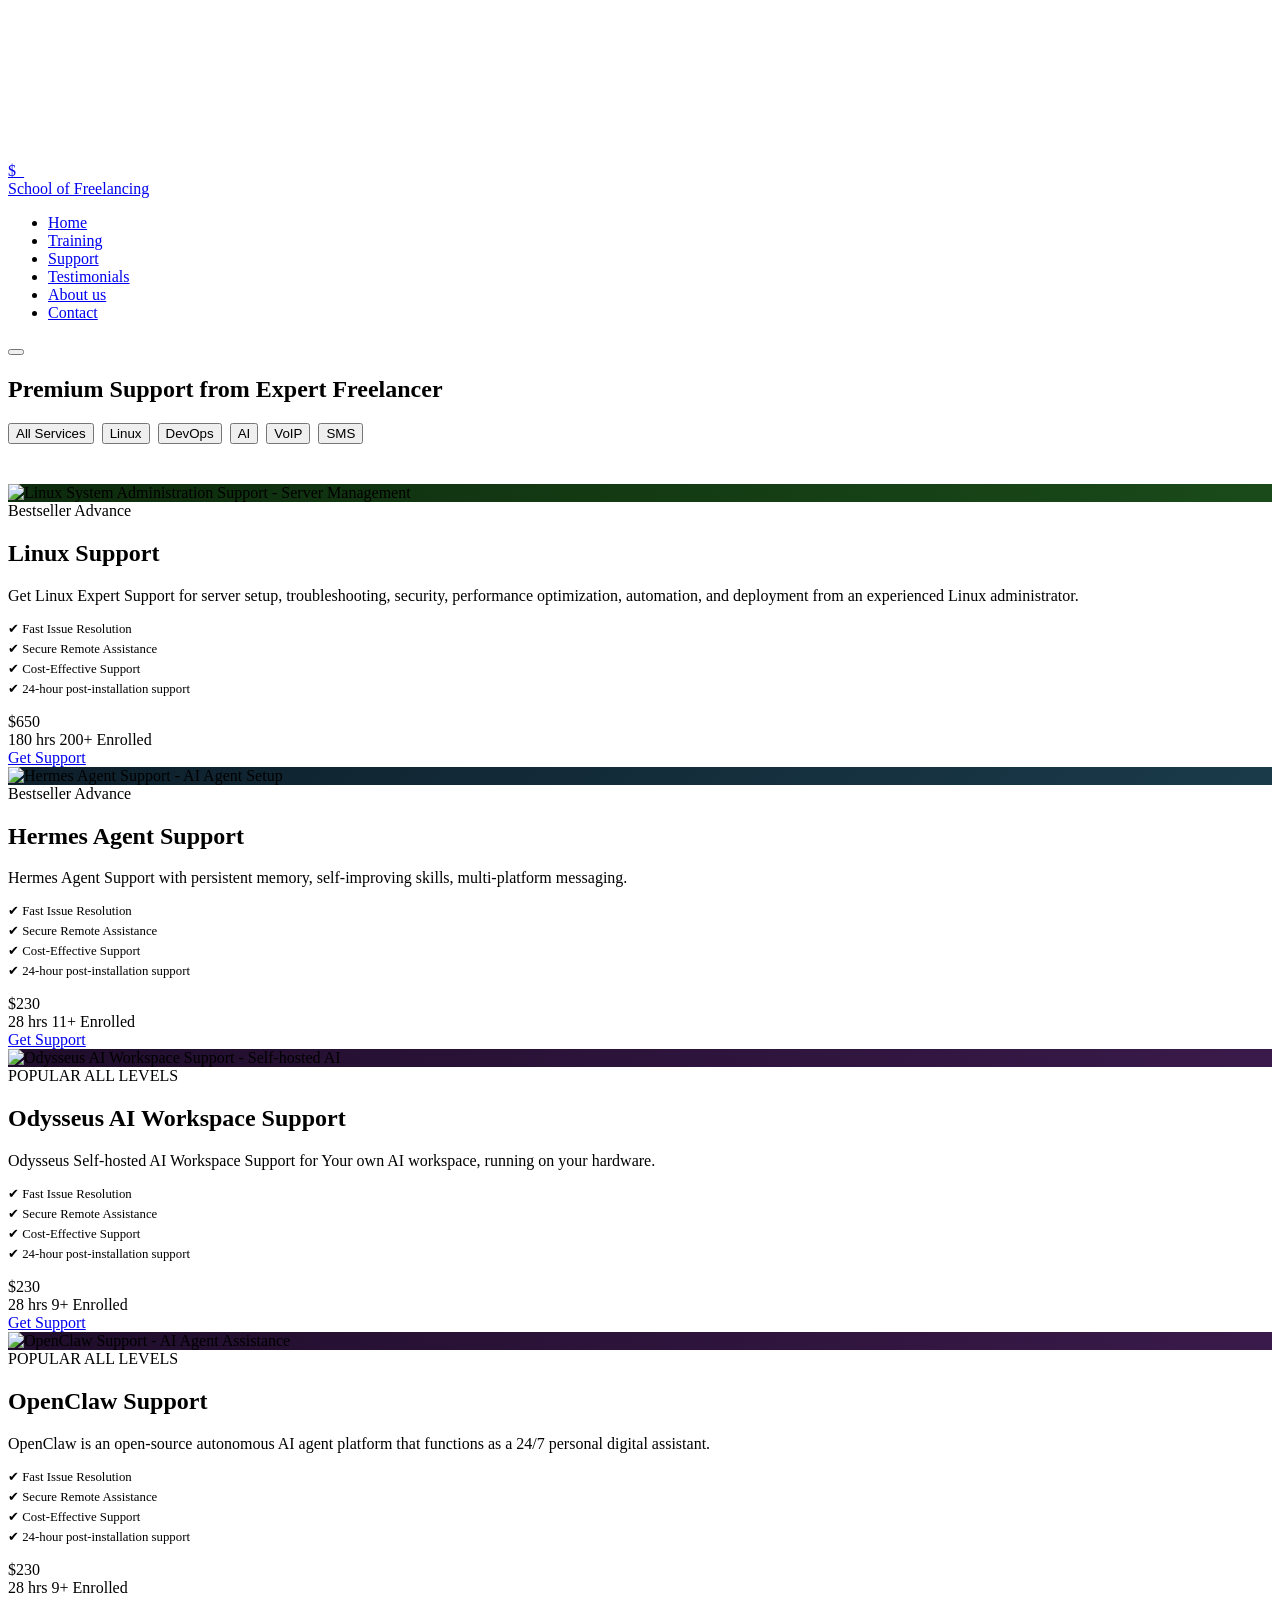
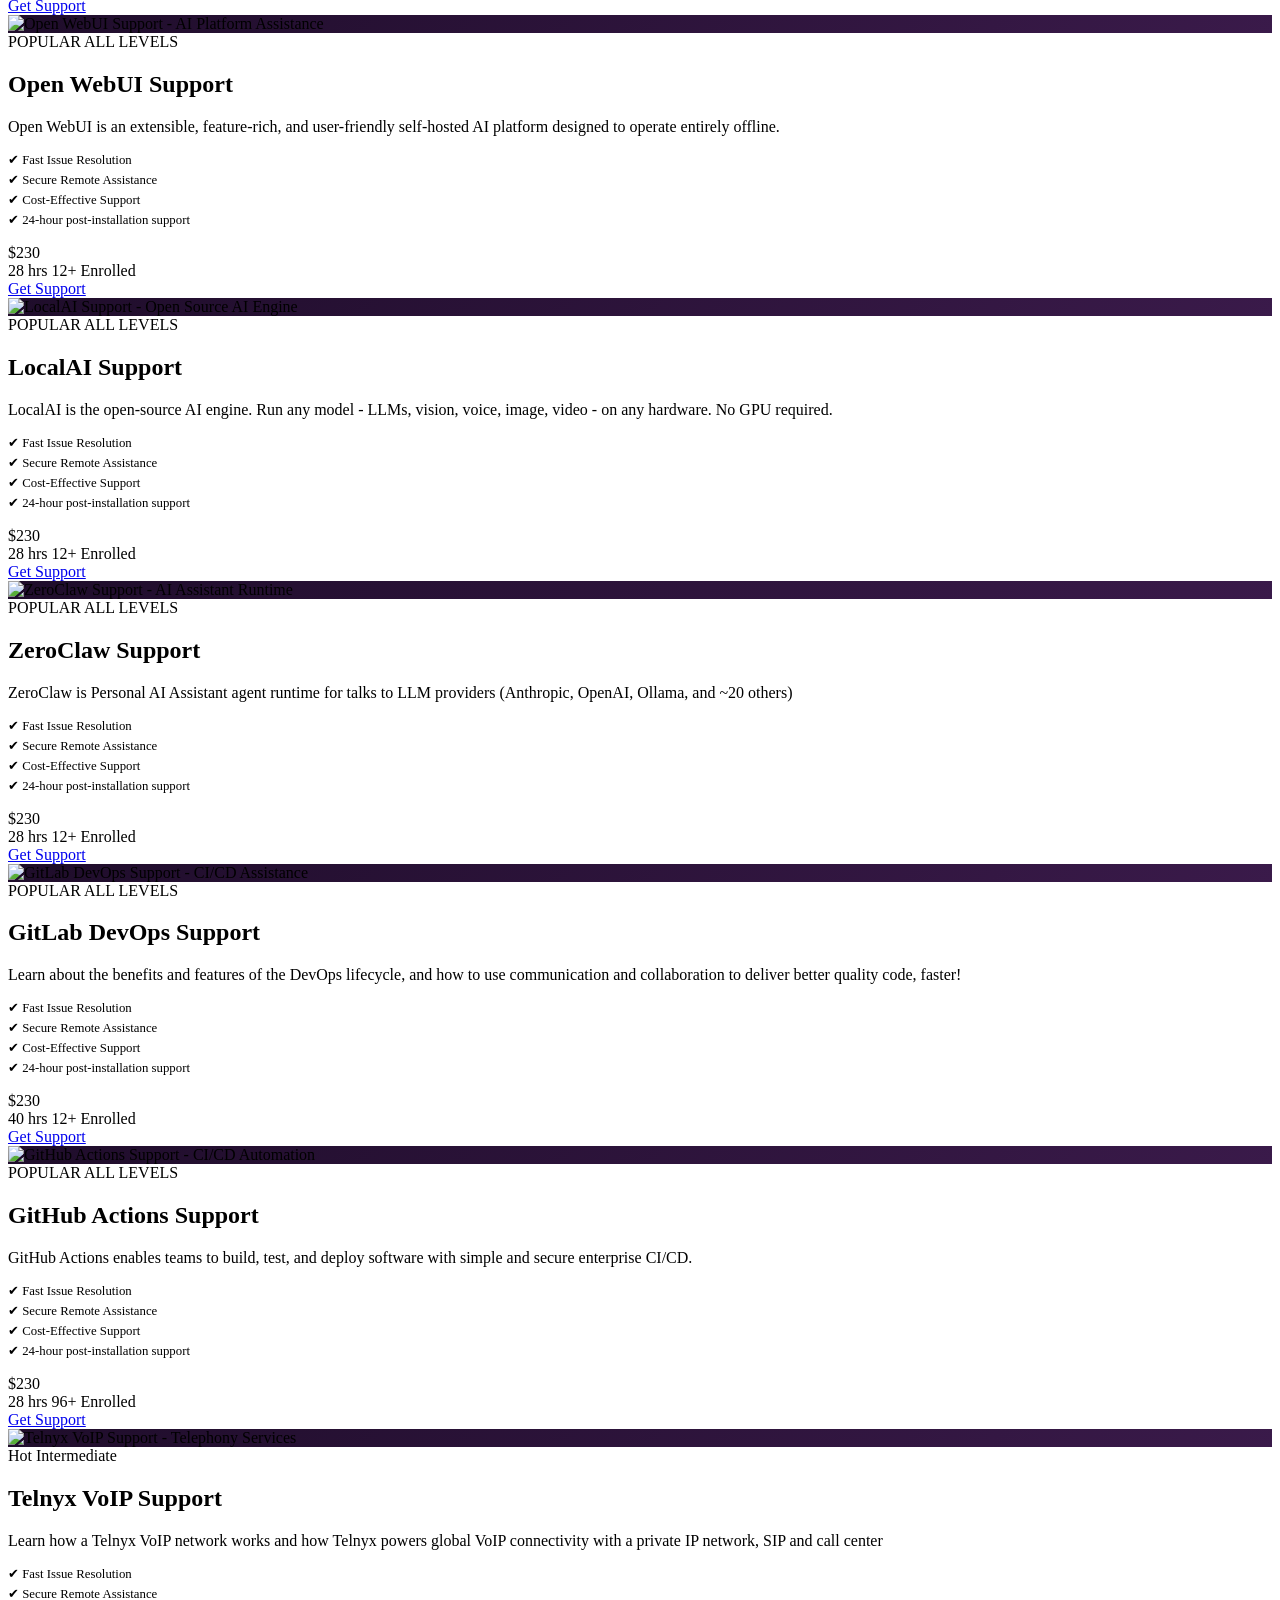
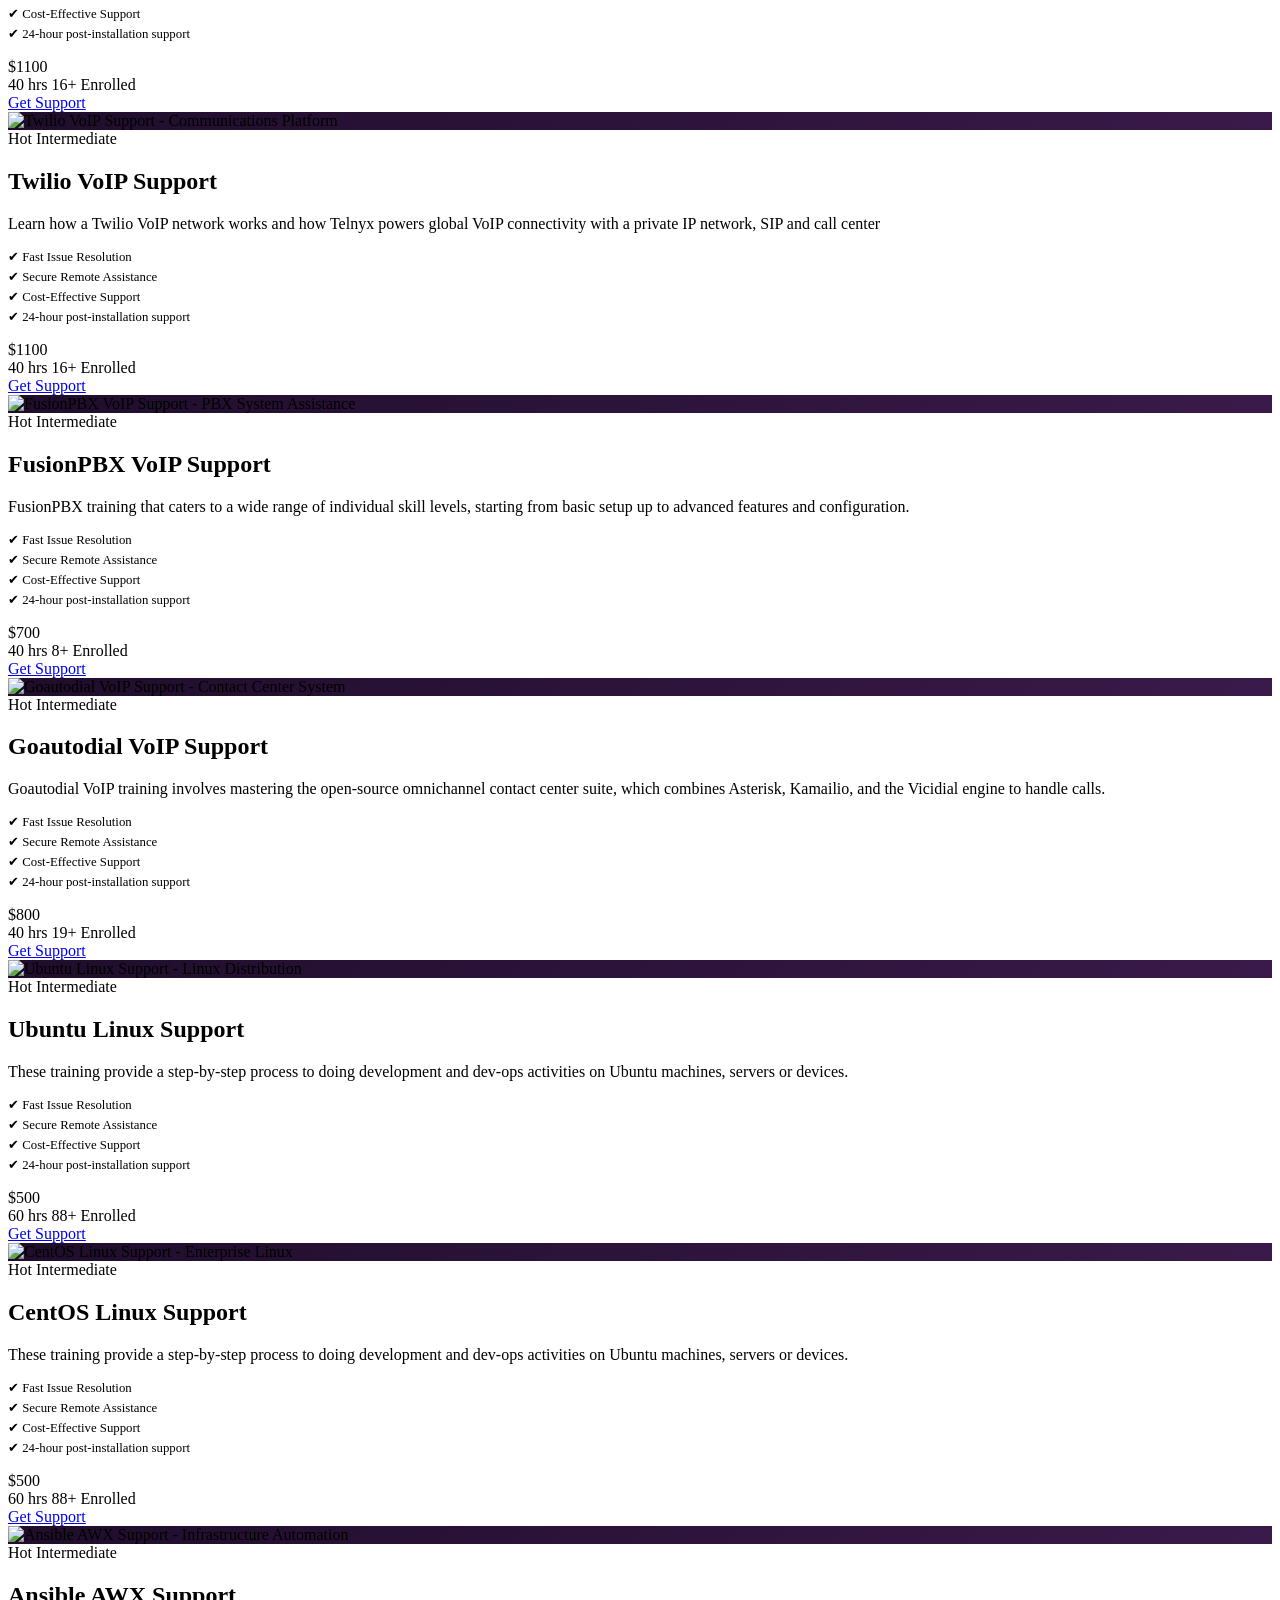
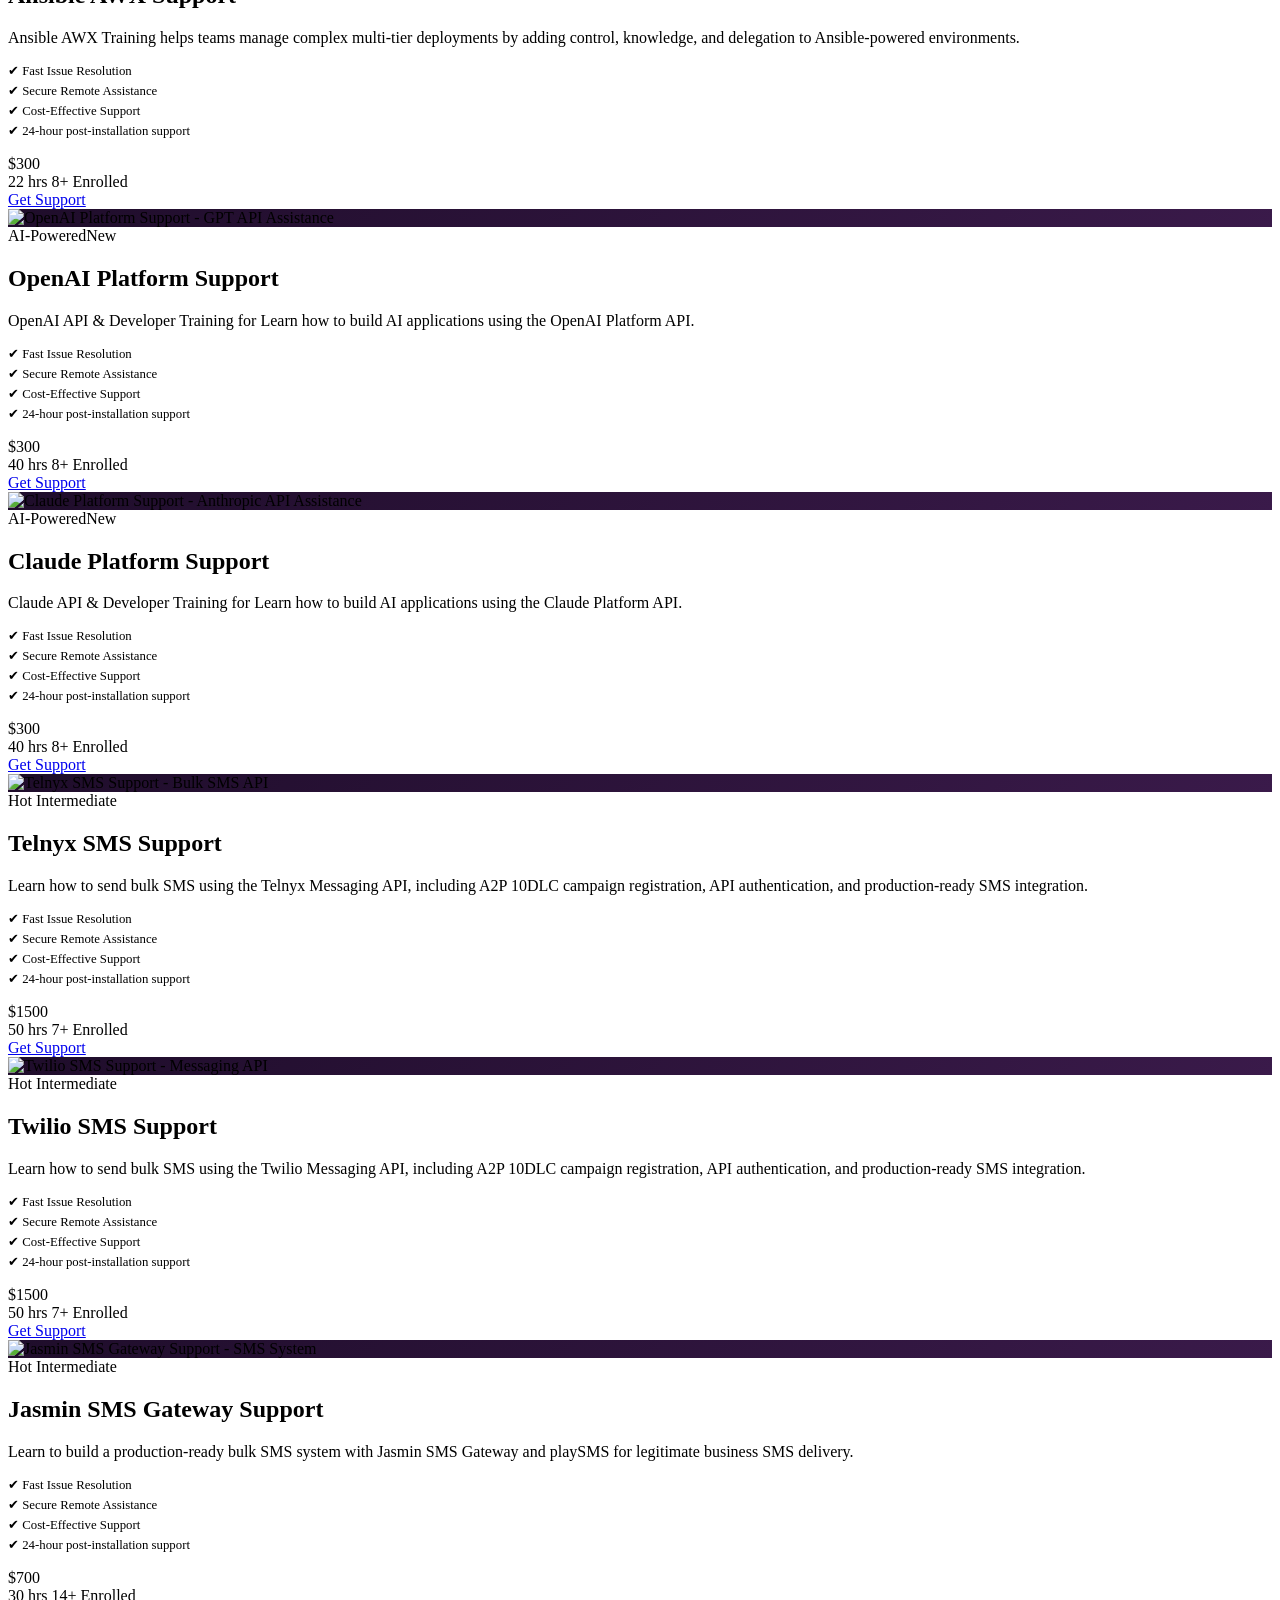
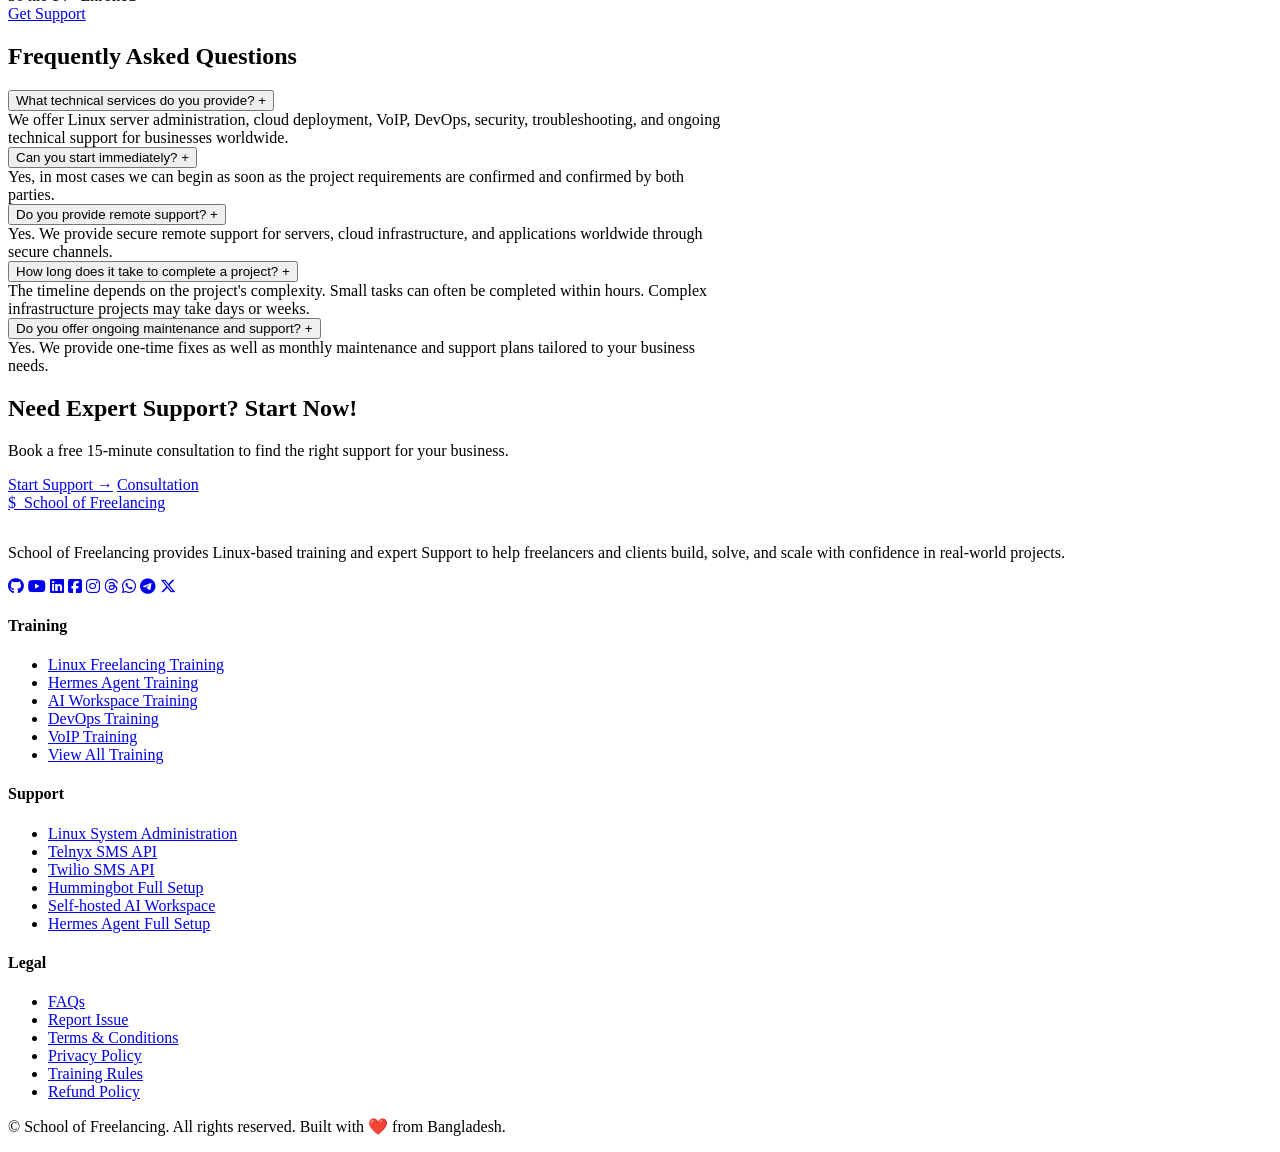
==== support.html @ 77e3e4c6 "Optimize support.html with comprehensive SEO - Enhanced meta tags, h1 tag fix, schema.org structured" ====
<!DOCTYPE html>
<html lang="en">
<head>
<meta charset="UTF-8"/>
<meta name="viewport" content="width=device-width, initial-scale=1.0">
<meta name="description" content="Expert Linux, DevOps, AI, VoIP & SMS support services at School of Freelancing. Fast issue resolution, 24-hour support, remote assistance worldwide. Get professional technical support today.">
<meta name="keywords" content="linux support, devops support, cloud support, sysadmin support, linux system administration, technical support, remote support, VoIP support, SMS API support, AI workspace support">
<meta name="title" content="Expert Support Services | Linux, DevOps, Cloud | School of Freelancing">
<title>Expert Support Services | Linux, DevOps, Cloud | School of Freelancing | 24-Hour Support</title>
<meta name="author" content="School of Freelancing">
<meta name="robots" content="index, follow, max-snippet:-1, max-image-preview:large, max-video-preview:-1">
<meta name="language" content="English">
<meta name="revisit-after" content="7">

<!-- Canonical URL - Page Specific -->
<link rel="canonical" href="https://www.schooloffreelancing.com/support.html">

<!-- Mobile & Accessibility -->
<meta name="theme-color" content="#00ff41">
<meta name="apple-mobile-web-app-capable" content="yes">

<!-- Open Graph -->
<meta property="og:type" content="website">
<meta property="og:site_name" content="School Of Freelancing">
<meta property="og:url" content="https://www.schooloffreelancing.com/support.html">
<meta property="og:title" content="Expert Support Services | Linux, DevOps, Cloud | School of Freelancing">
<meta property="og:description" content="24-hour expert support for Linux, DevOps, cloud, VoIP & SMS services. Fast resolution, secure remote assistance. Worldwide coverage.">
<meta property="og:image" content="https://www.schooloffreelancing.com/images/og-support.jpg">
<meta property="og:image:width" content="1200">
<meta property="og:image:height" content="630">
<meta property="og:image:type" content="image/jpeg">
<meta property="og:image:alt" content="School Of Freelancing - Expert Support Services">
<meta property="og:locale" content="en_US">

<!-- Twitter Card -->
<meta name="twitter:card" content="summary_large_image">
<meta name="twitter:title" content="Expert Support Services | School of Freelancing">
<meta name="twitter:description" content="24-hour Linux, DevOps & cloud support. Fast resolution, remote assistance worldwide.">
<meta name="twitter:image" content="https://www.schooloffreelancing.com/images/og-support.jpg">
<meta name="twitter:creator" content="@FreelancingOf">

<!-- Structured Data -->
<script type="application/ld+json">
{
  "@context": "https://schema.org",
  "@graph": [
    {
      "@type": "CollectionPage",
      "@id": "https://www.schooloffreelancing.com/support.html",
      "name": "Expert Support Services",
      "description": "Professional technical support for Linux, DevOps, cloud, AI & VoIP systems",
      "url": "https://www.schooloffreelancing.com/support.html",
      "isPartOf": { "@id": "https://www.schooloffreelancing.com/#website" }
    },
    {
      "@type": "BreadcrumbList",
      "itemListElement": [
        {
          "@type": "ListItem",
          "position": 1,
          "name": "Home",
          "item": "https://www.schooloffreelancing.com/"
        },
        {
          "@type": "ListItem",
          "position": 2,
          "name": "Support Services",
          "item": "https://www.schooloffreelancing.com/support.html"
        }
      ]
    },
    {
      "@type": "Service",
      "name": "Linux System Administration Support",
      "description": "Professional Linux server support, troubleshooting, security, performance optimization",
      "provider": {
        "@type": "Organization",
        "@id": "https://www.schooloffreelancing.com/#organization"
      },
      "serviceType": "Technical Support",
      "areaServed": "Worldwide",
      "offers": {
        "@type": "Offer",
        "price": "650",
        "priceCurrency": "USD",
        "availability": "https://schema.org/InStock"
      }
    },
    {
      "@type": "FAQPage",
      "mainEntity": [
        {
          "@type": "Question",
          "name": "What technical services do you provide?",
          "acceptedAnswer": {
            "@type": "Answer",
            "text": "We offer Linux server administration, cloud deployment, VoIP, DevOps, security, troubleshooting, and ongoing technical support for businesses worldwide."
          }
        },
        {
          "@type": "Question",
          "name": "Can you start immediately?",
          "acceptedAnswer": {
            "@type": "Answer",
            "text": "Yes, in most cases we can begin as soon as the project requirements are confirmed."
          }
        },
        {
          "@type": "Question",
          "name": "Do you provide remote support?",
          "acceptedAnswer": {
            "@type": "Answer",
            "text": "Yes. We provide secure remote support for servers, cloud infrastructure, and applications worldwide."
          }
        }
      ]
    }
  ]
}
</script>

<link rel="stylesheet" href="css/style.css">
<link rel="stylesheet" href="https://cdnjs.cloudflare.com/ajax/libs/font-awesome/6.7.2/css/all.min.css">
<link rel="preconnect" href="https://fonts.googleapis.com">
<link rel="preconnect" href="https://cdnjs.cloudflare.com">

</head>
<body>

<canvas id="matrix-canvas" role="presentation" aria-hidden="true"></canvas>

<!-- ===== NAVBAR ===== -->
<nav class="navbar" role="navigation" aria-label="Main navigation">
  <div class="nav-container">
    <a href="index.html" class="nav-logo" aria-label="School of Freelancing Home">
      <div class="logo-icon" aria-hidden="true">$_</div>
      <span>School of Freelancing</span>
    </a>
    <ul class="nav-links" role="list">
      <li><a href="index.html" target="_self">Home</a></li>
      <li><a href="training.html" target="_self">Training</a></li>
      <li><a href="support.html" class="active" target="_self">Support</a></li>
      <li><a href="testimonials.html" target="_self">Testimonials</a></li>
      <li><a href="about.html" target="_self">About us</a></li>        
      <li><a href="contact.html" class="nav-cta" target="_self">Contact</a></li>
    </ul>
    <button class="nav-toggle" aria-label="Toggle mobile menu" aria-expanded="false">
      <span></span><span></span><span></span>
    </button>
  </div>
</nav>

<!-- PAGE HERO -->
<section class="page-hero" aria-label="Support services hero">
  <div class="container">
      <h1 data-reveal><span style="color:var(--text-primary)">Premium Support from Expert Freelancer</span></h1>
      </div>
</section>

<!-- FILTERS -->
<section class="section" style="padding-top:0;" aria-label="Support service filters">
  <div class="container">

    <!-- Filter Bar -->
    <div data-reveal style="display:flex; gap:10px; flex-wrap:wrap; margin-bottom:40px; align-items:center; justify-content:space-between;">
      <div style="display:flex; gap:8px; flex-wrap:wrap;" role="group" aria-label="Category filters">
        <button class="btn btn-primary btn-sm filter-btn" data-filter="all" aria-pressed="true">All Services</button>
        <button class="btn btn-secondary btn-sm filter-btn" data-filter="linux" aria-pressed="false">Linux</button>
        <button class="btn btn-secondary btn-sm filter-btn" data-filter="devops" aria-pressed="false">DevOps</button>
        <button class="btn btn-secondary btn-sm filter-btn" data-filter="ai" aria-pressed="false">AI</button>
        <button class="btn btn-secondary btn-sm filter-btn" data-filter="voip" aria-pressed="false">VoIP</button>
        <button class="btn btn-secondary btn-sm filter-btn" data-filter="sms" aria-pressed="false">SMS</button>
      </div>

    </div>

    <!-- Support Services Grid -->
    <div class="courses-grid" id="courses-grid">

    <!-- Linux Support -->
      <article class="course-card" data-reveal data-delay="0" data-category="linux" id="linuxt">
 <div class="course-banner" style="background:linear-gradient(135deg,#0d2b0d,#1a4a1a);"><img width="40%" height="40%" src="./images/linux.png" alt="Linux System Administration Support - Server Management"></div>
          <div class="course-body">
          <div class="course-tags">
          <span class="tag tag-green">Bestseller</span>
            <span class="tag tag-amber">Advance</span>
          </div>
        <h2 class="course-title">Linux Support</h2>
        <p class="course-desc">Get Linux Expert Support for server setup, troubleshooting, security, performance optimization, automation, and deployment from an experienced Linux administrator.</p>
           <ul style="font-size:0.8rem; color:var(--text-muted); margin-bottom:16px; padding-left:0;">
            <li style="margin-bottom:4px;">✔ Fast Issue Resolution</li>
            <li style="margin-bottom:4px;">✔ Secure Remote Assistance</li>
            <li style="margin-bottom:4px;">✔ Cost-Effective Support</li>
            <li>✔ 24-hour post-installation support</li>
          </ul>
          <div class="course-meta">
             <span class="course-price">$650</span>
           <div class="course-info">
              <span>180 hrs</span>
              <span>200+ Enrolled</span>
            </div>
          </div>
          <a href="enrollment.html" class="btn btn-primary" style="width:100%;justify-content:center;">Get Support</a>
        </div>
      </article>
      
          <!-- Hermes Agent Support -->
       <article class="course-card" data-reveal data-delay="0" data-category="ai" id="ait">
         <div class="course-banner" style="background:linear-gradient(135deg,#0d1f2b,#1a3a4a);"><img width="40%" height="40%" src="./images/hermesagent.png" alt="Hermes Agent Support - AI Agent Setup"></div>
        
        <div class="course-body">
          <div class="course-tags">
          <span class="tag tag-green">Bestseller</span>
            <span class="tag tag-amber">Advance</span>
          </div>
            <h2 class="course-title">Hermes Agent Support</h2>
                  <p class="course-desc">Hermes Agent Support with persistent memory, self-improving skills, multi-platform messaging.</p>
                 
          <ul style="font-size:0.8rem; color:var(--text-muted); margin-bottom:16px; padding-left:0;">
           <li style="margin-bottom:4px;">✔ Fast Issue Resolution</li>
            <li style="margin-bottom:4px;">✔ Secure Remote Assistance</li>
            <li style="margin-bottom:4px;">✔ Cost-Effective Support</li>
            <li>✔ 24-hour post-installation support</li>
          </ul>
          <div class="course-meta">
             <span class="course-price">$230</span>
           <div class="course-info">
              <span>28 hrs</span>
              <span>11+ Enrolled</span>
            </div>
          </div>
          <a href="enrollment.html" class="btn btn-primary" style="width:100%;justify-content:center;">Get Support</a>
        </div>
      </article>
      
      <!-- Odysseus Self-hosted AI Support -->
       <article class="course-card" data-reveal data-delay="0" data-category="ai">
   <div class="course-banner" style="background:linear-gradient(135deg,#1f0d2b,#3a1a4a);"><img width="40%" height="40%" src="./images/odysseus.png" alt="Odysseus AI Workspace Support - Self-hosted AI"></div>
        <div class="course-body">
          <div class="course-tags">
          <span class="tag tag-green">POPULAR</span>
            <span class="tag tag-amber">ALL LEVELS</span>
          </div>
        <h2 class="course-title">Odysseus AI Workspace Support</h2>
          <p class="course-desc">Odysseus Self-hosted AI Workspace Support for Your own AI workspace, running on your hardware.</p>
          <ul style="font-size:0.8rem; color:var(--text-muted); margin-bottom:16px; padding-left:0;">
              <li style="margin-bottom:4px;">✔ Fast Issue Resolution</li>
            <li style="margin-bottom:4px;">✔ Secure Remote Assistance</li>
            <li style="margin-bottom:4px;">✔ Cost-Effective Support</li>
            <li>✔ 24-hour post-installation support</li>
          </ul>
          <div class="course-meta">
             <span class="course-price">$230</span>
           <div class="course-info">
              <span>28 hrs</span>
              <span>9+ Enrolled</span>
            </div>
          </div>
          <a href="enrollment.html" class="btn btn-primary" style="width:100%;justify-content:center;">Get Support</a>
        </div>
      </article>
      
            <!-- OpenClaw Support -->
     <article class="course-card" data-reveal data-delay="0" data-category="ai">
       <div class="course-banner" style="background:linear-gradient(135deg,#1f0d2b,#3a1a4a);"><img width="35%" height="35%" src="./images/openclaw.png" alt="OpenClaw Support - AI Agent Assistance"></div>
        
        <div class="course-body">
          <div class="course-tags">
          <span class="tag tag-green">POPULAR</span>
            <span class="tag tag-amber">ALL LEVELS</span>
          </div>
         <h2 class="course-title">OpenClaw Support</h2>
          <p class="course-desc">OpenClaw is an open-source autonomous AI agent platform that functions as a 24/7 personal digital assistant.</p>
                 
          <ul style="font-size:0.8rem; color:var(--text-muted); margin-bottom:16px; padding-left:0;">
            <li style="margin-bottom:4px;">✔ Fast Issue Resolution</li>
            <li style="margin-bottom:4px;">✔ Secure Remote Assistance</li>
            <li style="margin-bottom:4px;">✔ Cost-Effective Support</li>
            <li>✔ 24-hour post-installation support</li>
          </ul>
          <div class="course-meta">
             <span class="course-price">$230</span>
           <div class="course-info">
              <span>28 hrs</span>
              <span>9+ Enrolled</span>
            </div>
          </div>
          <a href="enrollment.html" class="btn btn-primary" style="width:100%;justify-content:center;">Get Support</a>
        </div>
      </article>
      
<!-- Open WebUI Support -->      
       <article class="course-card" data-reveal data-delay="0" data-category="ai">
    <div class="course-banner" style="background:linear-gradient(135deg,#1f0d2b,#3a1a4a);"><img width="35%" height="35%" src="./images/openwebai.png" alt="Open WebUI Support - AI Platform Assistance"></div>
        
        <div class="course-body">
          <div class="course-tags">
          <span class="tag tag-green">POPULAR</span>
            <span class="tag tag-amber">ALL LEVELS</span>
          </div>
        <h2 class="course-title">Open WebUI Support</h2>
          <p class="course-desc">Open WebUI is an extensible, feature-rich, and user-friendly self-hosted AI platform designed to operate entirely offline.</p>
                 
          <ul style="font-size:0.8rem; color:var(--text-muted); margin-bottom:16px; padding-left:0;">
            <li style="margin-bottom:4px;">✔ Fast Issue Resolution</li>
            <li style="margin-bottom:4px;">✔ Secure Remote Assistance</li>
            <li style="margin-bottom:4px;">✔ Cost-Effective Support</li>
            <li>✔ 24-hour post-installation support</li>
          </ul>
          <div class="course-meta">
             <span class="course-price">$230</span>
           <div class="course-info">
              <span>28 hrs</span>
              <span>12+ Enrolled</span>
            </div>
          </div>
          <a href="enrollment.html" class="btn btn-primary" style="width:100%;justify-content:center;">Get Support</a>
        </div>
      </article>
      
      <!-- LocalAI Support -->      
 <article class="course-card" data-reveal data-delay="0" data-category="ai">
       <div class="course-banner" style="background:linear-gradient(135deg,#1f0d2b,#3a1a4a);"><img width="35%" height="40%" src="./images/localai.png" alt="LocalAI Support - Open Source AI Engine"></div>
        
        <div class="course-body">
          <div class="course-tags">
          <span class="tag tag-green">POPULAR</span>
            <span class="tag tag-amber">ALL LEVELS</span>
          </div>
         <h2 class="course-title">LocalAI Support</h2>
          <p class="course-desc">LocalAI is the open-source AI engine. Run any model - LLMs, vision, voice, image, video - on any hardware. No GPU required.</p>
                 
          <ul style="font-size:0.8rem; color:var(--text-muted); margin-bottom:16px; padding-left:0;">
           <li style="margin-bottom:4px;">✔ Fast Issue Resolution</li>
            <li style="margin-bottom:4px;">✔ Secure Remote Assistance</li>
            <li style="margin-bottom:4px;">✔ Cost-Effective Support</li>
            <li>✔ 24-hour post-installation support</li>
          </ul>
          <div class="course-meta">
             <span class="course-price">$230</span>
           <div class="course-info">
              <span>28 hrs</span>
              <span>12+ Enrolled</span>
            </div>
          </div>
          <a href="enrollment.html" class="btn btn-primary" style="width:100%;justify-content:center;">Get Support</a>
        </div>
      </article>
      
     <!-- ZeroClaw Support -->      
    <article class="course-card" data-reveal data-delay="0" data-category="ai">
    <div class="course-banner" style="background:linear-gradient(135deg,#1f0d2b,#3a1a4a);"><img width="100%" height="50%" src="./images/zeroclaw.png" alt="ZeroClaw Support - AI Assistant Runtime"></div>
        
        <div class="course-body">
          <div class="course-tags">
          <span class="tag tag-green">POPULAR</span>
            <span class="tag tag-amber">ALL LEVELS</span>
          </div>
         <h2 class="course-title">ZeroClaw Support</h2>
          <p class="course-desc">ZeroClaw is Personal AI Assistant agent runtime for talks to LLM providers (Anthropic, OpenAI, Ollama, and ~20 others)</p>
                 
          <ul style="font-size:0.8rem; color:var(--text-muted); margin-bottom:16px; padding-left:0;">
          <li style="margin-bottom:4px;">✔ Fast Issue Resolution</li>
            <li style="margin-bottom:4px;">✔ Secure Remote Assistance</li>
            <li style="margin-bottom:4px;">✔ Cost-Effective Support</li>
            <li>✔ 24-hour post-installation support</li>
          </ul>
          <div class="course-meta">
             <span class="course-price">$230</span>
           <div class="course-info">
              <span>28 hrs</span>
              <span>12+ Enrolled</span>
            </div>
          </div>
          <a href="enrollment.html" class="btn btn-primary" style="width:100%;justify-content:center;">Get Support</a>
        </div>
      </article>
      
       <!-- GitLab DevOps Support -->
     <article class="course-card" data-reveal data-delay="0" data-category="devops" id="devopst">
  <div class="course-banner" style="background:linear-gradient(135deg,#1f0d2b,#3a1a4a);"><img width="100%" height="50%" src="./images/gitlab.png" alt="GitLab DevOps Support - CI/CD Assistance"></div>
        <div class="course-body">
          <div class="course-tags">
          <span class="tag tag-green">POPULAR</span>
            <span class="tag tag-amber">ALL LEVELS</span>
          </div>
         <h2 class="course-title">GitLab DevOps Support</h2>
    <p class="course-desc">Learn about the benefits and features of the DevOps lifecycle, and how to use communication and collaboration to deliver better quality code, faster!</p>
      
          <ul style="font-size:0.8rem; color:var(--text-muted); margin-bottom:16px; padding-left:0;">
            <li style="margin-bottom:4px;">✔ Fast Issue Resolution</li>
            <li style="margin-bottom:4px;">✔ Secure Remote Assistance</li>
            <li style="margin-bottom:4px;">✔ Cost-Effective Support</li>
            <li>✔ 24-hour post-installation support</li>
          </ul>
          <div class="course-meta">
             <span class="course-price">$230</span>
           <div class="course-info">
              <span>40 hrs</span>
              <span>12+ Enrolled</span>
            </div>
          </div>
          <a href="enrollment.html" class="btn btn-primary" style="width:100%;justify-content:center;">Get Support</a>
        </div>
      </article>
 
  <!-- GitHub Actions Support -->
      <article class="course-card" data-reveal data-delay="0" data-category="devops">
       <div class="course-banner" style="background:linear-gradient(135deg,#1f0d2b,#3a1a4a);"><img width="35%" height="25%" src="./images/github.png" alt="GitHub Actions Support - CI/CD Automation"></div>
        
        <div class="course-body">
          <div class="course-tags">
          <span class="tag tag-green">POPULAR</span>
            <span class="tag tag-amber">ALL LEVELS</span>
          </div>
         <h2 class="course-title">GitHub Actions Support</h2>
          <p class="course-desc">GitHub Actions enables teams to build, test, and deploy software with simple and secure enterprise CI/CD.</p>
                 
          <ul style="font-size:0.8rem; color:var(--text-muted); margin-bottom:16px; padding-left:0;">
            <li style="margin-bottom:4px;">✔ Fast Issue Resolution</li>
            <li style="margin-bottom:4px;">✔ Secure Remote Assistance</li>
            <li style="margin-bottom:4px;">✔ Cost-Effective Support</li>
            <li>✔ 24-hour post-installation support</li>
          </ul>
          <div class="course-meta">
             <span class="course-price">$230</span>
           <div class="course-info">
              <span>28 hrs</span>
              <span>96+ Enrolled</span>
            </div>
          </div>
          <a href="enrollment.html" class="btn btn-primary" style="width:100%;justify-content:center;">Get Support</a>
        </div>
      </article>

<!-- Telnyx VoIP Support -->
      <article class="course-card" data-reveal data-delay="100" data-category="voip" id="voipt">
         <div class="course-banner" style="background:linear-gradient(135deg,#1f0d2b,#3a1a4a);"><img width="35%" height="25%" src="./images/telnyx.png" alt="Telnyx VoIP Support - Telephony Services"></div>
        <div class="course-body">
          <div class="course-tags">
            <span class="tag tag-cyan">Hot</span>
            <span class="tag tag-amber">Intermediate</span>
          </div>
          <h2 class="course-title">Telnyx VoIP Support</h2>
          <p class="course-desc">Learn how a Telnyx VoIP network works and how Telnyx powers global VoIP connectivity with a private IP network, SIP and call center</p>
          <ul style="font-size:0.8rem; color:var(--text-muted); margin-bottom:16px; padding-left:0;">
          <li style="margin-bottom:4px;">✔ Fast Issue Resolution</li>
            <li style="margin-bottom:4px;">✔ Secure Remote Assistance</li>
            <li style="margin-bottom:4px;">✔ Cost-Effective Support</li>
            <li>✔ 24-hour post-installation support</li>
          </ul>
          <div class="course-meta">
             <span class="course-price">$1100</span>
           <div class="course-info">
              <span>40 hrs</span>
              <span>16+ Enrolled</span>
            </div>
          </div>
          <a href="enrollment.html" class="btn btn-primary" style="width:100%;justify-content:center;">Get Support</a>
        </div>
      </article>

<!-- Twilio VoIP Support -->
  <article class="course-card" data-reveal data-delay="100" data-category="voip">
         <div class="course-banner" style="background:linear-gradient(135deg,#1f0d2b,#3a1a4a);"><img src="./images/twilio.svg" alt="Twilio VoIP Support - Communications Platform"></div>
        <div class="course-body">
          <div class="course-tags">
            <span class="tag tag-cyan">Hot</span>
            <span class="tag tag-amber">Intermediate</span>
          </div>
          <h2 class="course-title">Twilio VoIP Support</h2>
          <p class="course-desc">Learn how a Twilio VoIP network works and how Telnyx powers global VoIP connectivity with a private IP network, SIP and call center</p>
          <ul style="font-size:0.8rem; color:var(--text-muted); margin-bottom:16px; padding-left:0;">
           <li style="margin-bottom:4px;">✔ Fast Issue Resolution</li>
            <li style="margin-bottom:4px;">✔ Secure Remote Assistance</li>
            <li style="margin-bottom:4px;">✔ Cost-Effective Support</li>
            <li>✔ 24-hour post-installation support</li>
          </ul>
          <div class="course-meta">
             <span class="course-price">$1100</span>
           <div class="course-info">
              <span>40 hrs</span>
              <span>16+ Enrolled</span>
            </div>
          </div>
          <a href="enrollment.html" class="btn btn-primary" style="width:100%;justify-content:center;">Get Support</a>
        </div>
      </article>

<!-- FusionPBX VoIP Support -->
 <article class="course-card" data-reveal data-delay="100" data-category="voip">
         <div class="course-banner" style="background:linear-gradient(135deg,#1f0d2b,#3a1a4a);"><img width="35%" height="25%" src="./images/fusionpbx.png" alt="FusionPBX VoIP Support - PBX System Assistance"></div>
        <div class="course-body">
          <div class="course-tags">
            <span class="tag tag-cyan">Hot</span>
            <span class="tag tag-amber">Intermediate</span>
          </div>
          <h2 class="course-title">FusionPBX VoIP Support</h2>
          <p class="course-desc">FusionPBX training that caters to a wide range of individual skill levels, starting from basic setup up to advanced features and configuration.</p>
          <ul style="font-size:0.8rem; color:var(--text-muted); margin-bottom:16px; padding-left:0;">
            <li style="margin-bottom:4px;">✔ Fast Issue Resolution</li>
            <li style="margin-bottom:4px;">✔ Secure Remote Assistance</li>
            <li style="margin-bottom:4px;">✔ Cost-Effective Support</li>
            <li>✔ 24-hour post-installation support</li>
          </ul>
          <div class="course-meta">
             <span class="course-price">$700</span>
           <div class="course-info">
              <span>40 hrs</span>
              <span>8+ Enrolled</span>
            </div>
          </div>
          <a href="enrollment.html" class="btn btn-primary" style="width:100%;justify-content:center;">Get Support</a>
        </div>
      </article>

<!-- Goautodial VoIP Support -->
<article class="course-card" data-reveal data-delay="100" data-category="voip">
         <div class="course-banner" style="background:linear-gradient(135deg,#1f0d2b,#3a1a4a);"><img width="35%" height="25%" src="./images/goautodial.png" alt="Goautodial VoIP Support - Contact Center System"></div>
        <div class="course-body">
          <div class="course-tags">
            <span class="tag tag-cyan">Hot</span>
            <span class="tag tag-amber">Intermediate</span>
          </div>
          <h2 class="course-title">Goautodial VoIP Support</h2>
          <p class="course-desc">Goautodial VoIP training involves mastering the open-source omnichannel contact center suite, which combines Asterisk, Kamailio, and the Vicidial engine to handle calls.</p>
          <ul style="font-size:0.8rem; color:var(--text-muted); margin-bottom:16px; padding-left:0;">
           <li style="margin-bottom:4px;">✔ Fast Issue Resolution</li>
            <li style="margin-bottom:4px;">✔ Secure Remote Assistance</li>
            <li style="margin-bottom:4px;">✔ Cost-Effective Support</li>
            <li>✔ 24-hour post-installation support</li>
          </ul>
          <div class="course-meta">
             <span class="course-price">$800</span>
           <div class="course-info">
              <span>40 hrs</span>
              <span>19+ Enrolled</span>
            </div>
          </div>
          <a href="enrollment.html" class="btn btn-primary" style="width:100%;justify-content:center;">Get Support</a>
        </div>
      </article>
<!-- Ubuntu Linux Support -->
<article class="course-card" data-reveal data-delay="100" data-category="linux">
         <div class="course-banner" style="background:linear-gradient(135deg,#1f0d2b,#3a1a4a);"><img width="50%" height="50%" src="./images/ubuntu-com-logo.png" alt="Ubuntu Linux Support - Linux Distribution"></div>
        <div class="course-body">
          <div class="course-tags">
            <span class="tag tag-cyan">Hot</span>
            <span class="tag tag-amber">Intermediate</span>
          </div>
          <h2 class="course-title">Ubuntu Linux Support</h2>
          <p class="course-desc">These training provide a step-by-step process to doing development and dev-ops activities on Ubuntu machines, servers or devices.</p>
          <ul style="font-size:0.8rem; color:var(--text-muted); margin-bottom:16px; padding-left:0;">
             <li style="margin-bottom:4px;">✔ Fast Issue Resolution</li>
            <li style="margin-bottom:4px;">✔ Secure Remote Assistance</li>
            <li style="margin-bottom:4px;">✔ Cost-Effective Support</li>
            <li>✔ 24-hour post-installation support</li>
          </ul>
          <div class="course-meta">
             <span class="course-price">$500</span>
           <div class="course-info">
              <span>60 hrs</span>
              <span>88+ Enrolled</span>
            </div>
          </div>
          <a href="enrollment.html" class="btn btn-primary" style="width:100%;justify-content:center;">Get Support</a>
        </div>
      </article>
 
   <!-- CentOS Linux Support -->
      <article class="course-card" data-reveal data-delay="100" data-category="linux">
         <div class="course-banner" style="background:linear-gradient(135deg,#1f0d2b,#3a1a4a);"><img border="0" width="90%" height="70%" src="./images/centos.svg" alt="CentOS Linux Support - Enterprise Linux"></div>
        <div class="course-body">
          <div class="course-tags">
            <span class="tag tag-cyan">Hot</span>
            <span class="tag tag-amber">Intermediate</span>
          </div>
          <h2 class="course-title">CentOS Linux Support</h2>
          <p class="course-desc">These training provide a step-by-step process to doing development and dev-ops activities on Ubuntu machines, servers or devices.</p>
          <ul style="font-size:0.8rem; color:var(--text-muted); margin-bottom:16px; padding-left:0;">
             <li style="margin-bottom:4px;">✔ Fast Issue Resolution</li>
            <li style="margin-bottom:4px;">✔ Secure Remote Assistance</li>
            <li style="margin-bottom:4px;">✔ Cost-Effective Support</li>
            <li>✔ 24-hour post-installation support</li>
          </ul>
          <div class="course-meta">
             <span class="course-price">$500</span>
           <div class="course-info">
              <span>60 hrs</span>
              <span>88+ Enrolled</span>
            </div>
          </div>
          <a href="enrollment.html" class="btn btn-primary" style="width:100%;justify-content:center;">Get Support</a>
        </div>
      </article>

<!-- Ansible AWX Support -->
    <article class="course-card" data-reveal data-delay="100" data-category="devops">
         <div class="course-banner" style="background:linear-gradient(135deg,#1f0d2b,#3a1a4a);"><img border="0" src="./images/awx.png" alt="Ansible AWX Support - Infrastructure Automation"></div>
        <div class="course-body">
          <div class="course-tags">
            <span class="tag tag-cyan">Hot</span>
            <span class="tag tag-amber">Intermediate</span>
          </div>
          <h2 class="course-title">Ansible AWX Support</h2>
          <p class="course-desc">Ansible AWX Training helps teams manage complex multi-tier deployments by adding control, knowledge, and delegation to Ansible-powered environments.</p>
          <ul style="font-size:0.8rem; color:var(--text-muted); margin-bottom:16px; padding-left:0;">
             <li style="margin-bottom:4px;">✔ Fast Issue Resolution</li>
            <li style="margin-bottom:4px;">✔ Secure Remote Assistance</li>
            <li style="margin-bottom:4px;">✔ Cost-Effective Support</li>
            <li>✔ 24-hour post-installation support</li>
          </ul>
          <div class="course-meta">
             <span class="course-price">$300</span>
           <div class="course-info">
              <span>22 hrs</span>
              <span>8+ Enrolled</span>
            </div>
          </div>
          <a href="enrollment.html" class="btn btn-primary" style="width:100%;justify-content:center;">Get Support</a>
        </div>
      </article>

  <!-- OpenAI Platform Support -->
       <article class="course-card" data-reveal data-delay="100" data-category="ai">
         <div class="course-banner" style="background:linear-gradient(135deg,#1f0d2b,#3a1a4a);"><img border="0" width="40%" height="40%" src="./images/openai.png" alt="OpenAI Platform Support - GPT API Assistance"></div>
        <div class="course-body">
          <div class="course-tags">
                     <div class="course-tags"><span class="tag tag-cyan">AI-Powered</span><span class="tag tag-green">New</span></div>
          </div>
          <h2 class="course-title">OpenAI Platform Support</h2>
          <p class="course-desc">OpenAI API & Developer Training for Learn how to build AI applications using the OpenAI Platform API.</p>
          <ul style="font-size:0.8rem; color:var(--text-muted); margin-bottom:16px; padding-left:0;">
           <li style="margin-bottom:4px;">✔ Fast Issue Resolution</li>
            <li style="margin-bottom:4px;">✔ Secure Remote Assistance</li>
            <li style="margin-bottom:4px;">✔ Cost-Effective Support</li>
            <li>✔ 24-hour post-installation support</li>
          </ul>
          <div class="course-meta">
             <span class="course-price">$300</span>
           <div class="course-info">
              <span>40 hrs</span>
              <span>8+ Enrolled</span>
            </div>
          </div>
          <a href="enrollment.html" class="btn btn-primary" style="width:100%;justify-content:center;">Get Support</a>
        </div>
      </article>

  <!-- Claude Platform Support -->
           
        <article class="course-card" data-reveal data-delay="100" data-category="ai">
         <div class="course-banner" style="background:linear-gradient(135deg,#1f0d2b,#3a1a4a);"><img border="0" width="40%" height="40%" src="./images/claudelogo.png" alt="Claude Platform Support - Anthropic API Assistance"></div>
        <div class="course-body">
          <div class="course-tags">
                     <div class="course-tags"><span class="tag tag-cyan">AI-Powered</span><span class="tag tag-green">New</span></div>
          </div>
          <h2 class="course-title">Claude Platform Support</h2>
          <p class="course-desc">Claude API & Developer Training for Learn how to build AI applications using the Claude Platform API.</p>
          <ul style="font-size:0.8rem; color:var(--text-muted); margin-bottom:16px; padding-left:0;">
               <li style="margin-bottom:4px;">✔ Fast Issue Resolution</li>
            <li style="margin-bottom:4px;">✔ Secure Remote Assistance</li>
            <li style="margin-bottom:4px;">✔ Cost-Effective Support</li>
            <li>✔ 24-hour post-installation support</li>
          </ul>
          <div class="course-meta">
             <span class="course-price">$300</span>
           <div class="course-info">
              <span>40 hrs</span>
              <span>8+ Enrolled</span>
            </div>
          </div>
          <a href="enrollment.html" class="btn btn-primary" style="width:100%;justify-content:center;">Get Support</a>
        </div>
      </article>
      
       <!-- Telnyx SMS Support -->
    <article class="course-card" data-reveal data-delay="100" data-category="sms" id="smst">
       <div class="course-banner" style="background:linear-gradient(135deg,#1f0d2b,#3a1a4a);"><img width="35%" height="25%" src="./images/telnyx.png" alt="Telnyx SMS Support - Bulk SMS API"></div>
        <div class="course-body">
          <div class="course-tags">
            <span class="tag tag-cyan">Hot</span>
            <span class="tag tag-amber">Intermediate</span>
          </div>
          <h2 class="course-title">Telnyx SMS Support</h2>
          <p class="course-desc">Learn how to send bulk SMS using the Telnyx Messaging API, including A2P 10DLC campaign registration, API authentication, and production-ready SMS integration.</p>
          <ul style="font-size:0.8rem; color:var(--text-muted); margin-bottom:16px; padding-left:0;">
                <li style="margin-bottom:4px;">✔ Fast Issue Resolution</li>
            <li style="margin-bottom:4px;">✔ Secure Remote Assistance</li>
            <li style="margin-bottom:4px;">✔ Cost-Effective Support</li>
            <li>✔ 24-hour post-installation support</li>
          </ul>
          <div class="course-meta">
             <span class="course-price">$1500</span>
           <div class="course-info">
              <span>50 hrs</span>
              <span>7+ Enrolled</span>
            </div>
          </div>
          <a href="enrollment.html" class="btn btn-primary" style="width:100%;justify-content:center;">Get Support</a>
        </div>
      </article>
      
        <!-- Twilio SMS Support -->
 <article class="course-card" data-reveal data-delay="100" data-category="sms">
       <div class="course-banner" style="background:linear-gradient(135deg,#1f0d2b,#3a1a4a);"><img width="35%" height="25%" src="./images/twilio.svg" alt="Twilio SMS Support - Messaging API"></div>
        <div class="course-body">
          <div class="course-tags">
            <span class="tag tag-cyan">Hot</span>
            <span class="tag tag-amber">Intermediate</span>
          </div>
          <h2 class="course-title">Twilio SMS Support</h2>
          <p class="course-desc">Learn how to send bulk SMS using the Twilio Messaging API, including A2P 10DLC campaign registration, API authentication, and production-ready SMS integration.</p>
          <ul style="font-size:0.8rem; color:var(--text-muted); margin-bottom:16px; padding-left:0;">
                 <li style="margin-bottom:4px;">✔ Fast Issue Resolution</li>
            <li style="margin-bottom:4px;">✔ Secure Remote Assistance</li>
            <li style="margin-bottom:4px;">✔ Cost-Effective Support</li>
            <li>✔ 24-hour post-installation support</li>
          </ul>
          <div class="course-meta">
             <span class="course-price">$1500</span>
           <div class="course-info">
              <span>50 hrs</span>
              <span>7+ Enrolled</span>
            </div>
          </div>
          <a href="enrollment.html" class="btn btn-primary" style="width:100%;justify-content:center;">Get Support</a>
        </div>
      </article>
      
         <!-- Jasmin SMS Gateway Support -->
      <article class="course-card" data-reveal data-delay="100" data-category="sms">
       <div class="course-banner" style="background:linear-gradient(135deg,#1f0d2b,#3a1a4a);"><img width="90%" height="60%" src="./images/jasmin.png" alt="Jasmin SMS Gateway Support - SMS System"></div>
        <div class="course-body">
          <div class="course-tags">
            <span class="tag tag-cyan">Hot</span>
            <span class="tag tag-amber">Intermediate</span>
          </div>
          <h2 class="course-title">Jasmin SMS Gateway Support</h2>
          <p class="course-desc">Learn to build a production-ready bulk SMS system with Jasmin SMS Gateway and playSMS for legitimate business SMS delivery.</p>
          <ul style="font-size:0.8rem; color:var(--text-muted); margin-bottom:16px; padding-left:0;">
                <li style="margin-bottom:4px;">✔ Fast Issue Resolution</li>
            <li style="margin-bottom:4px;">✔ Secure Remote Assistance</li>
            <li style="margin-bottom:4px;">✔ Cost-Effective Support</li>
            <li>✔ 24-hour post-installation support</li>
          </ul>
          <div class="course-meta">
             <span class="course-price">$700</span>
           <div class="course-info">
              <span>30 hrs</span>
              <span>14+ Enrolled</span>
            </div>
          </div>
          <a href="enrollment.html" class="btn btn-primary" style="width:100%;justify-content:center;">Get Support</a>
        </div>
      </article>
     
    </div>

<!-- FAQ -->
<section class="section" style="background:var(--bg-secondary);" aria-labelledby="faq-heading">
  <div class="container" style="max-width:720px;">
     
      <h2 id="faq-heading"><span style="color:var(--text-primary)">Frequently Asked Questions</span></h2>
    
    <div class="faq-list">
      <div class="faq-item">
        <button class="faq-question">What technical services do you provide? <span class="faq-icon">+</span></button>
        <div class="faq-answer"><div class="faq-answer-inner">We offer Linux server administration, cloud deployment, VoIP, DevOps, security, troubleshooting, and ongoing technical support for businesses worldwide.</div></div>
      </div>
      <div class="faq-item">
        <button class="faq-question">Can you start immediately? <span class="faq-icon">+</span></button>
        <div class="faq-answer"><div class="faq-answer-inner">Yes, in most cases we can begin as soon as the project requirements are confirmed and confirmed by both parties.</div></div>
      </div>
      <div class="faq-item">
        <button class="faq-question">Do you provide remote support? <span class="faq-icon">+</span></button>
        <div class="faq-answer"><div class="faq-answer-inner">Yes. We provide secure remote support for servers, cloud infrastructure, and applications worldwide through secure channels.</div></div>
      </div>
      <div class="faq-item">
        <button class="faq-question">How long does it take to complete a project? <span class="faq-icon">+</span></button>
        <div class="faq-answer"><div class="faq-answer-inner">The timeline depends on the project's complexity. Small tasks can often be completed within hours. Complex infrastructure projects may take days or weeks.</div></div>
      </div>
      <div class="faq-item">
        <button class="faq-question">Do you offer ongoing maintenance and support? <span class="faq-icon">+</span></button>
        <div class="faq-answer"><div class="faq-answer-inner">Yes. We provide one-time fixes as well as monthly maintenance and support plans tailored to your business needs.</div></div>
      </div>
    </div>
  </div>
</section>

<!-- CTA -->
<section class="section">
  <div class="container">
    <div class="cta-banner" data-reveal>
      <h2>Need Expert Support? Start Now!</h2>
      <p>Book a free 15-minute consultation to find the right support for your business.</p>
      <div class="cta-actions">
        <a href="enrollment.html" class="btn btn-primary btn-lg">Start Support →</a>
        <a href="contact.html"    class="btn btn-outline btn-lg">Consultation</a>
      </div>
    </div>
  </div>
</section>

<!-- FOOTER -->
<footer class="footer" role="contentinfo">
  <div class="container">
    <div class="footer-grid">
      <div class="footer-brand">
        <a href="index.html" class="nav-logo" style="display:inline-flex;margin-bottom:16px;">
          <div class="logo-icon">$_</div><span>School of Freelancing</span>
        </a>
       <p>School of Freelancing provides Linux-based training and expert Support to help freelancers and clients build, solve, and scale with confidence in real-world projects.</p>
        <div class="footer-social">
<a href="https://github.com/SchoolOfFreelancing" target="_blank" rel="noopener noreferrer" aria-label="GitHub"><i class="fa-brands fa-github"></i></a>
<a href="https://www.youtube.com/@SchoolOfFreelancing" target="_blank" rel="noopener noreferrer" aria-label="YouTube"><i class="fa-brands fa-youtube"></i></a>
<a href="https://www.linkedin.com/company/schooloffreelancing" target="_blank" rel="noopener noreferrer" aria-label="LinkedIn"><i class="fa-brands fa-linkedin"></i></a>
<a href="https://www.facebook.com/SchoolOfFreelancing" target="_blank" rel="noopener noreferrer" aria-label="Facebook"><i class="fa-brands fa-square-facebook"></i></a>
<a href="https://instagram.com/schooloffreelancing" target="_blank" rel="noopener noreferrer" aria-label="Instagram"><i class="fa-brands fa-instagram"></i></a>
<a href="https://www.threads.com/schooloffreelancing" target="_blank" rel="noopener noreferrer" aria-label="Threads"><i class="fa-brands fa-threads"></i></a>
<a href="https://wa.me/8801748973769" target="_blank" rel="noopener noreferrer" aria-label="WhatsApp"><i class="fa-brands fa-whatsapp"></i></a>
<a href="https://t.me/SchoolOfFreelancingTraining" target="_blank" rel="noopener noreferrer" aria-label="Telegram"><i class="fa-brands fa-telegram"></i></a>
<a href="https://x.com/FreelancingOf" target="_blank" rel="noopener noreferrer" aria-label="X (Twitter)"><i class="fa-brands fa-x-twitter"></i></a>
        </div>
      </div>
      
      <div class="footer-col">
        <h4>Training</h4>
        <ul class="footer-links">
          <li><a href="training.html" target="_self">Linux Freelancing Training</a></li>
          <li><a href="training.html" target="_self">Hermes Agent Training</a></li>
          <li><a href="training.html" target="_self">AI Workspace Training</a></li>
          <li><a href="training.html" target="_self">DevOps Training</a></li>
          <li><a href="training.html" target="_self">VoIP Training</a></li>
          <li><a href="training.html" target="_self">View All Training</a></li>
        </ul>
      </div>
      
            <div class="footer-col">
        <h4>Support</h4>
        <ul class="footer-links">
          <li><a href="support.html" target="_self">Linux System Administration</a></li>
          <li><a href="support.html" target="_self">Telnyx SMS API</a></li>
          <li><a href="support.html" target="_self">Twilio SMS API</a></li>
          <li><a href="support.html" target="_self">Hummingbot Full Setup</a></li>
          <li><a href="support.html" target="_self">Self-hosted AI Workspace</a></li>
          <li><a href="support.html" target="_self">Hermes Agent Full Setup</a></li>
        </ul>
      </div>
            <div class="footer-col">
         <h4>Legal</h4>
        <ul class="footer-links">
          <li><a href="faq.html" target="_self">FAQs</a></li>
          <li><a href="https://github.com/SchoolOfFreelancing/Back-Office/issues/new" target="_blank">Report Issue</a></li>
          <li><a href="https://docs.google.com/document/d/100hITwSCOdhseu5dZUq9zSGKJ6lehx1i80rg6lJYVqQ/edit?usp=sharing" target="_blank">Terms & Conditions</a></li>
          <li><a href="https://docs.google.com/document/d/1gsSzuGvcHM8JjuwuH_Uu_bcG5LkAZFlLJZ4UNJGlP7I/edit?usp=sharing" target="_blank">Privacy Policy</a></li>
          <li><a href="https://github.com/SchoolOfFreelancing/Back-Office/wiki" target="_blank">Training Rules</a></li>
          <li><a href="https://github.com/SchoolOfFreelancing/Back-Office/wiki/Refund-Policy" target="_blank">Refund Policy</a></li>
        </ul>
      </div>
    </div>
    
    <div class="footer-bottom">
      <p>© School of Freelancing. All rights reserved. Built with ❤️ from Bangladesh.</p>
   </div>
  </div>
</footer>

<script src="js/main.js"></script>
<script>
// Filter functionality
document.querySelectorAll('.filter-btn').forEach(btn => {
  btn.addEventListener('click', () => {
    document.querySelectorAll('.filter-btn').forEach(b => {
      b.classList.remove('btn-primary'); b.classList.add('btn-secondary');
      b.setAttribute('aria-pressed', 'false');
    });
    btn.classList.add('btn-primary'); btn.classList.remove('btn-secondary');
    btn.setAttribute('aria-pressed', 'true');
    const filter = btn.dataset.filter;
    let count = 0;
    document.querySelectorAll('.course-card').forEach(card => {
      const match = filter === 'all' || card.dataset.category === filter;
      card.style.display = match ? '' : 'none';
      if (match) count++;
    });
    document.getElementById('course-count').textContent = count;
  });
});
</script>
</body>
</html>
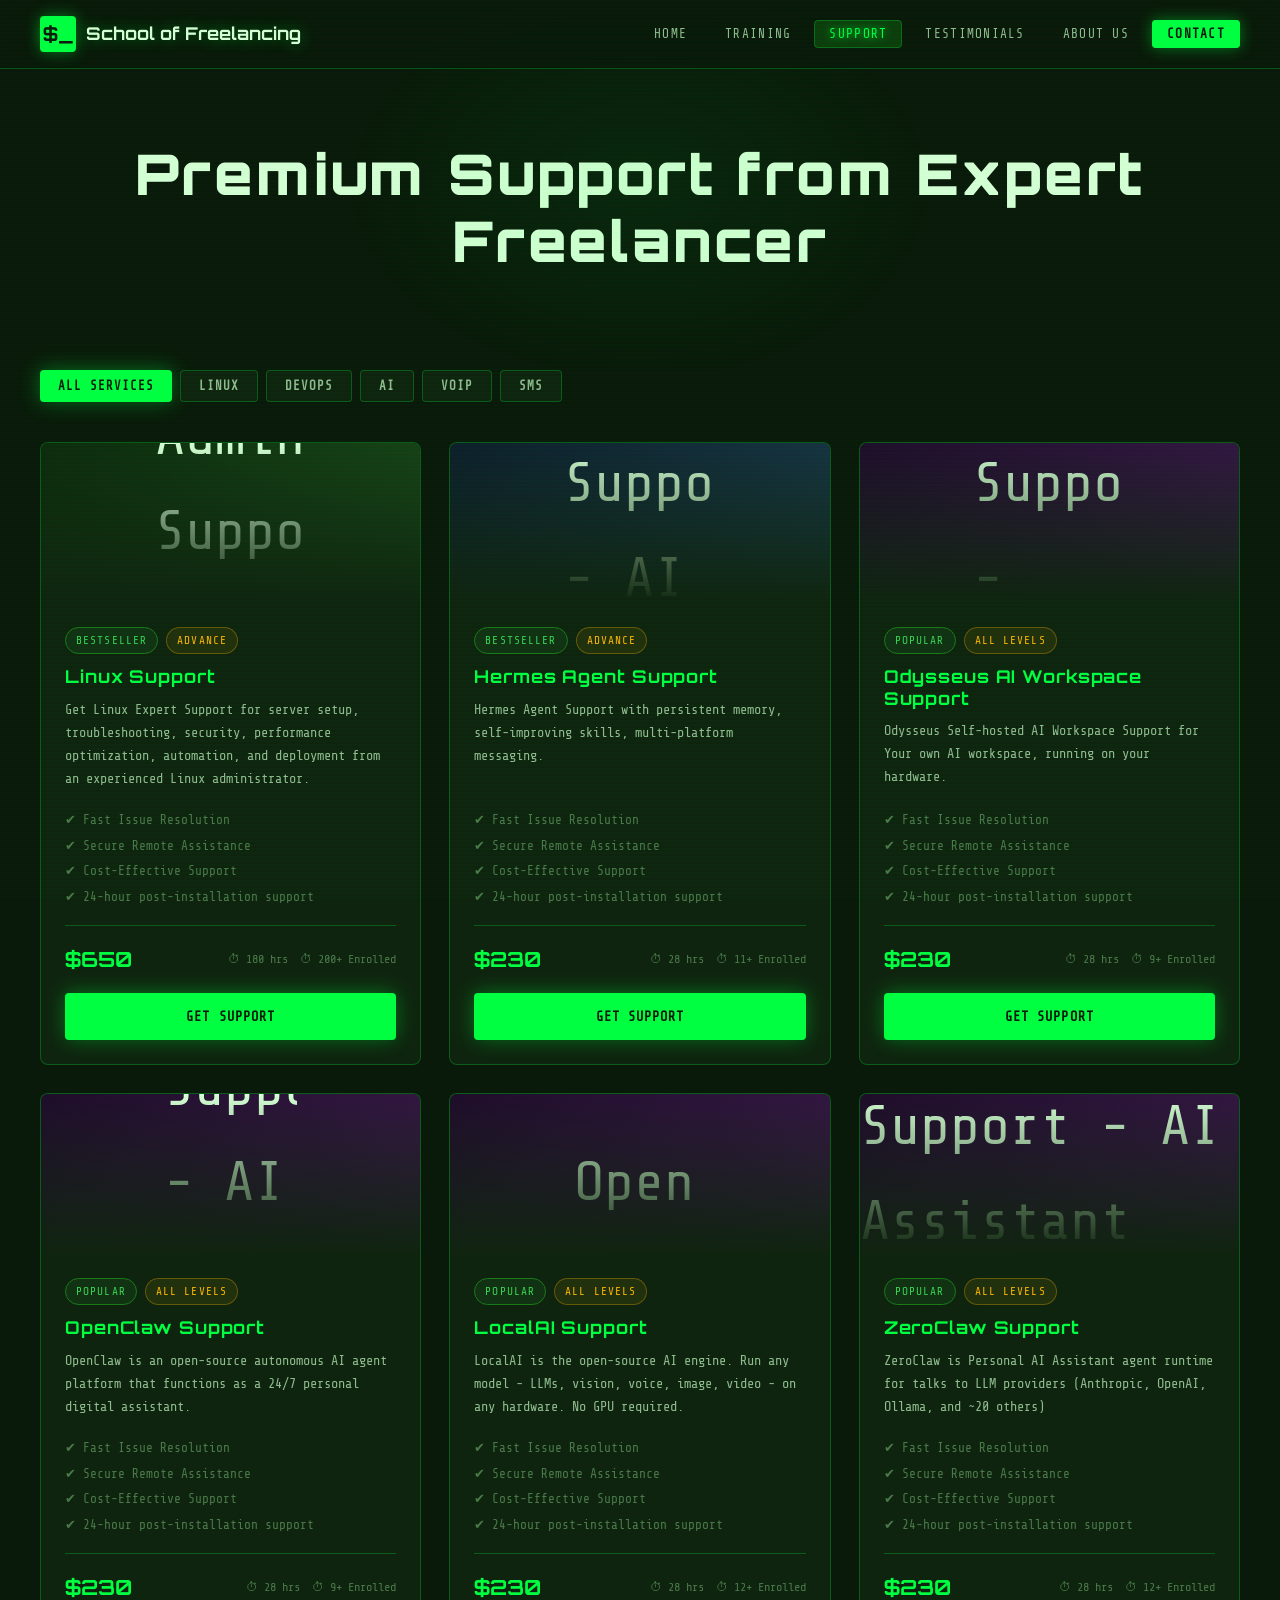
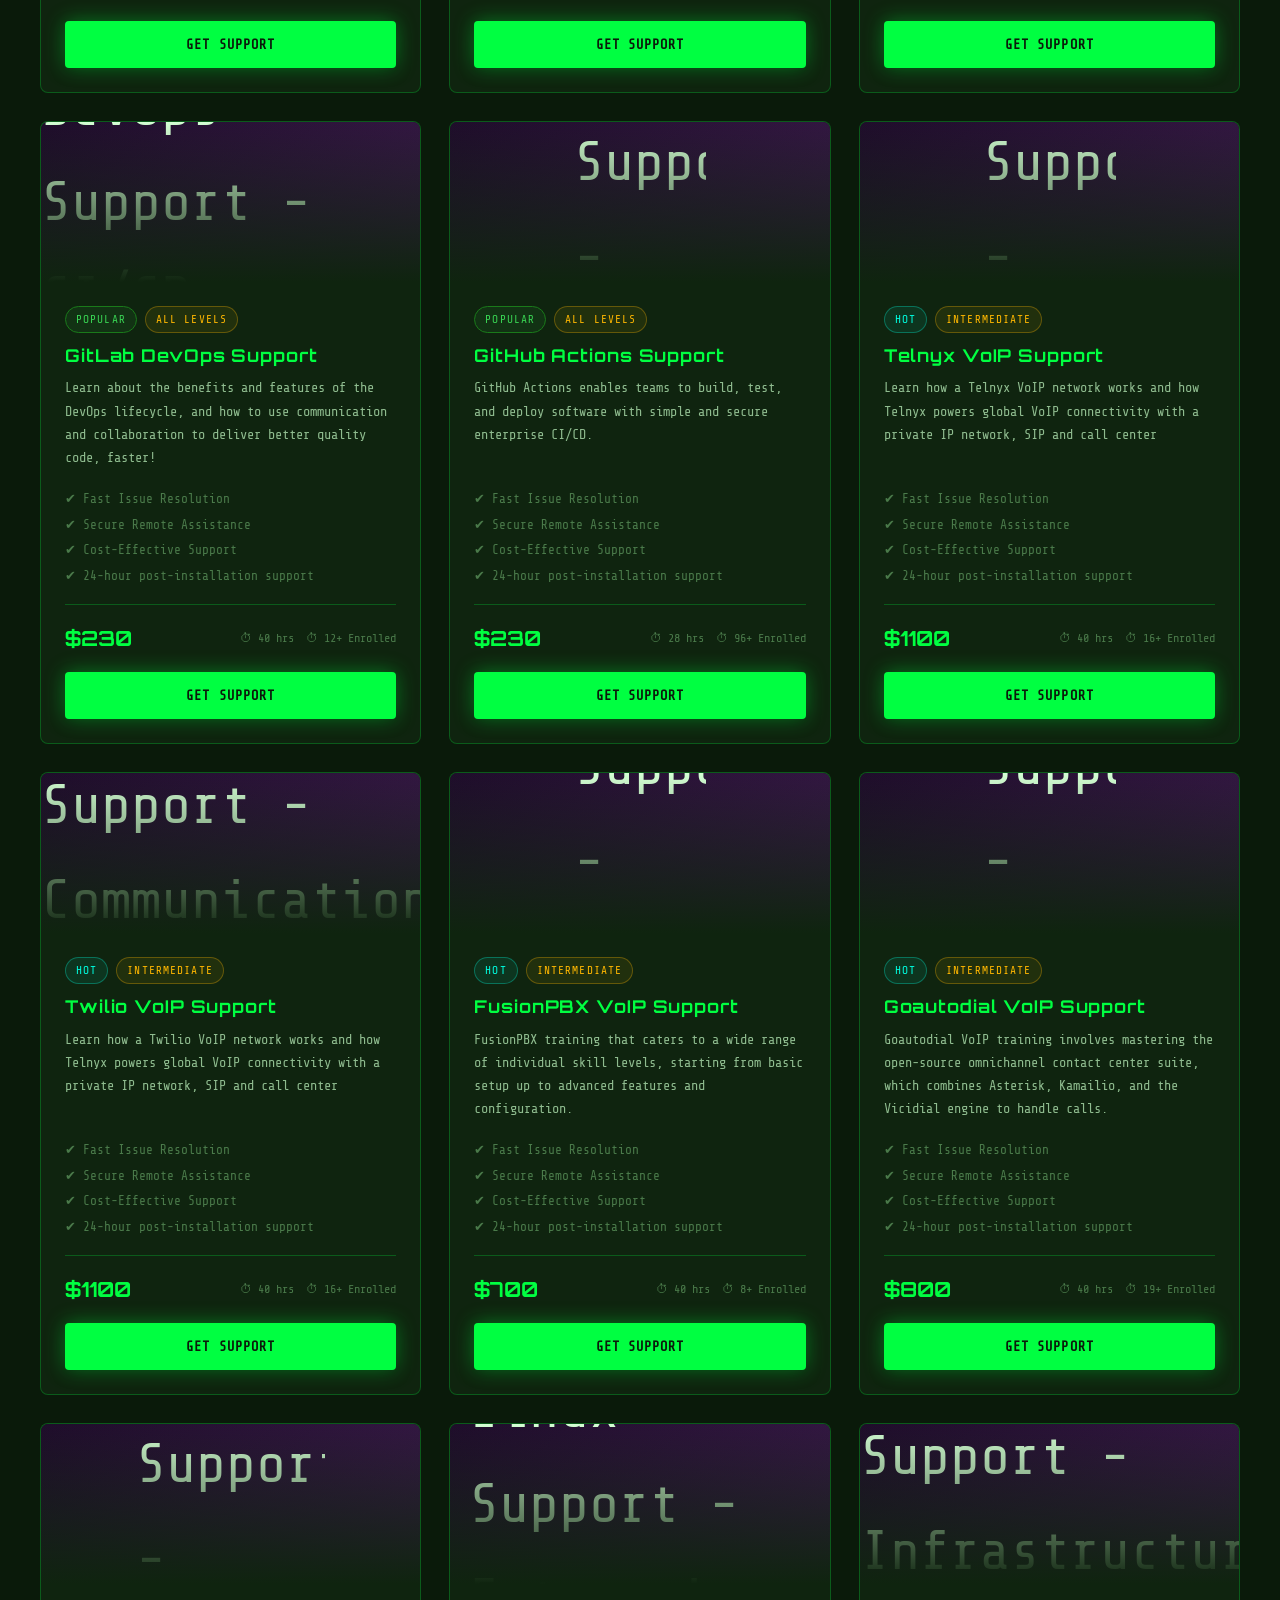
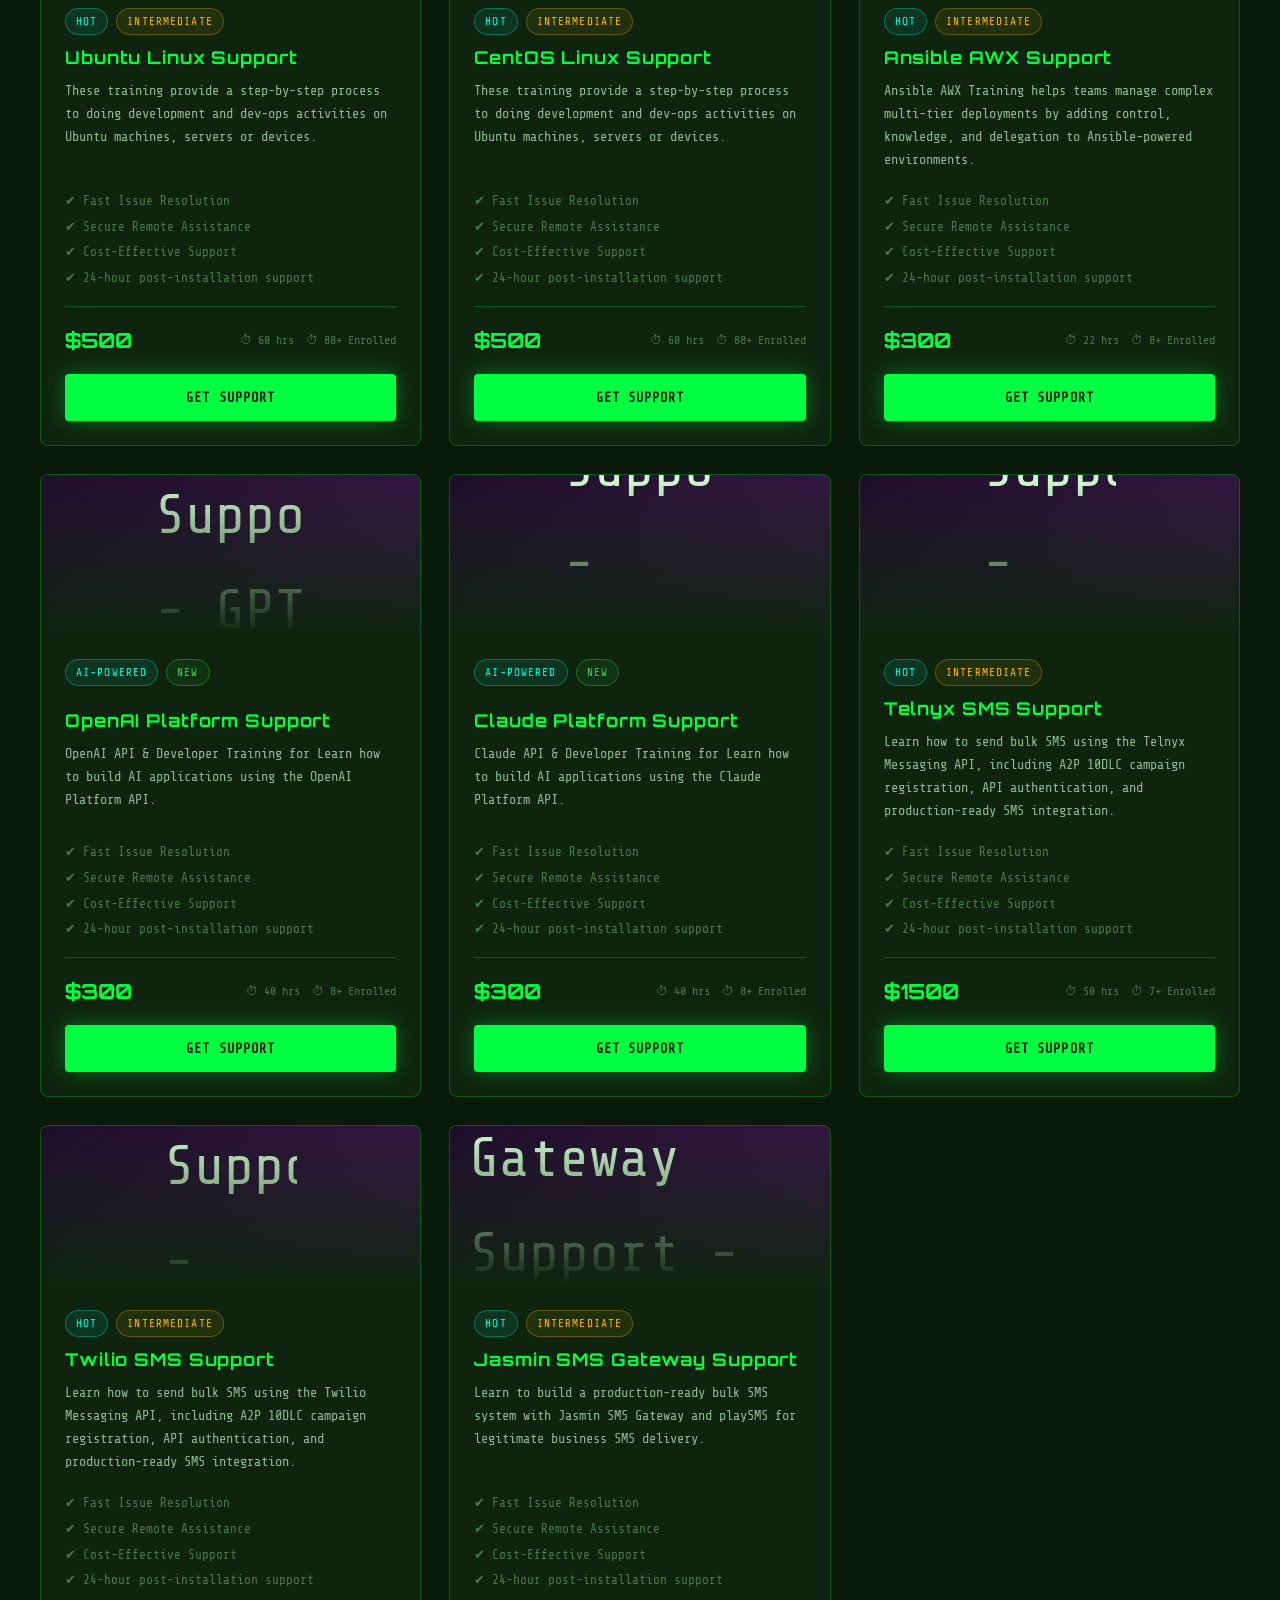
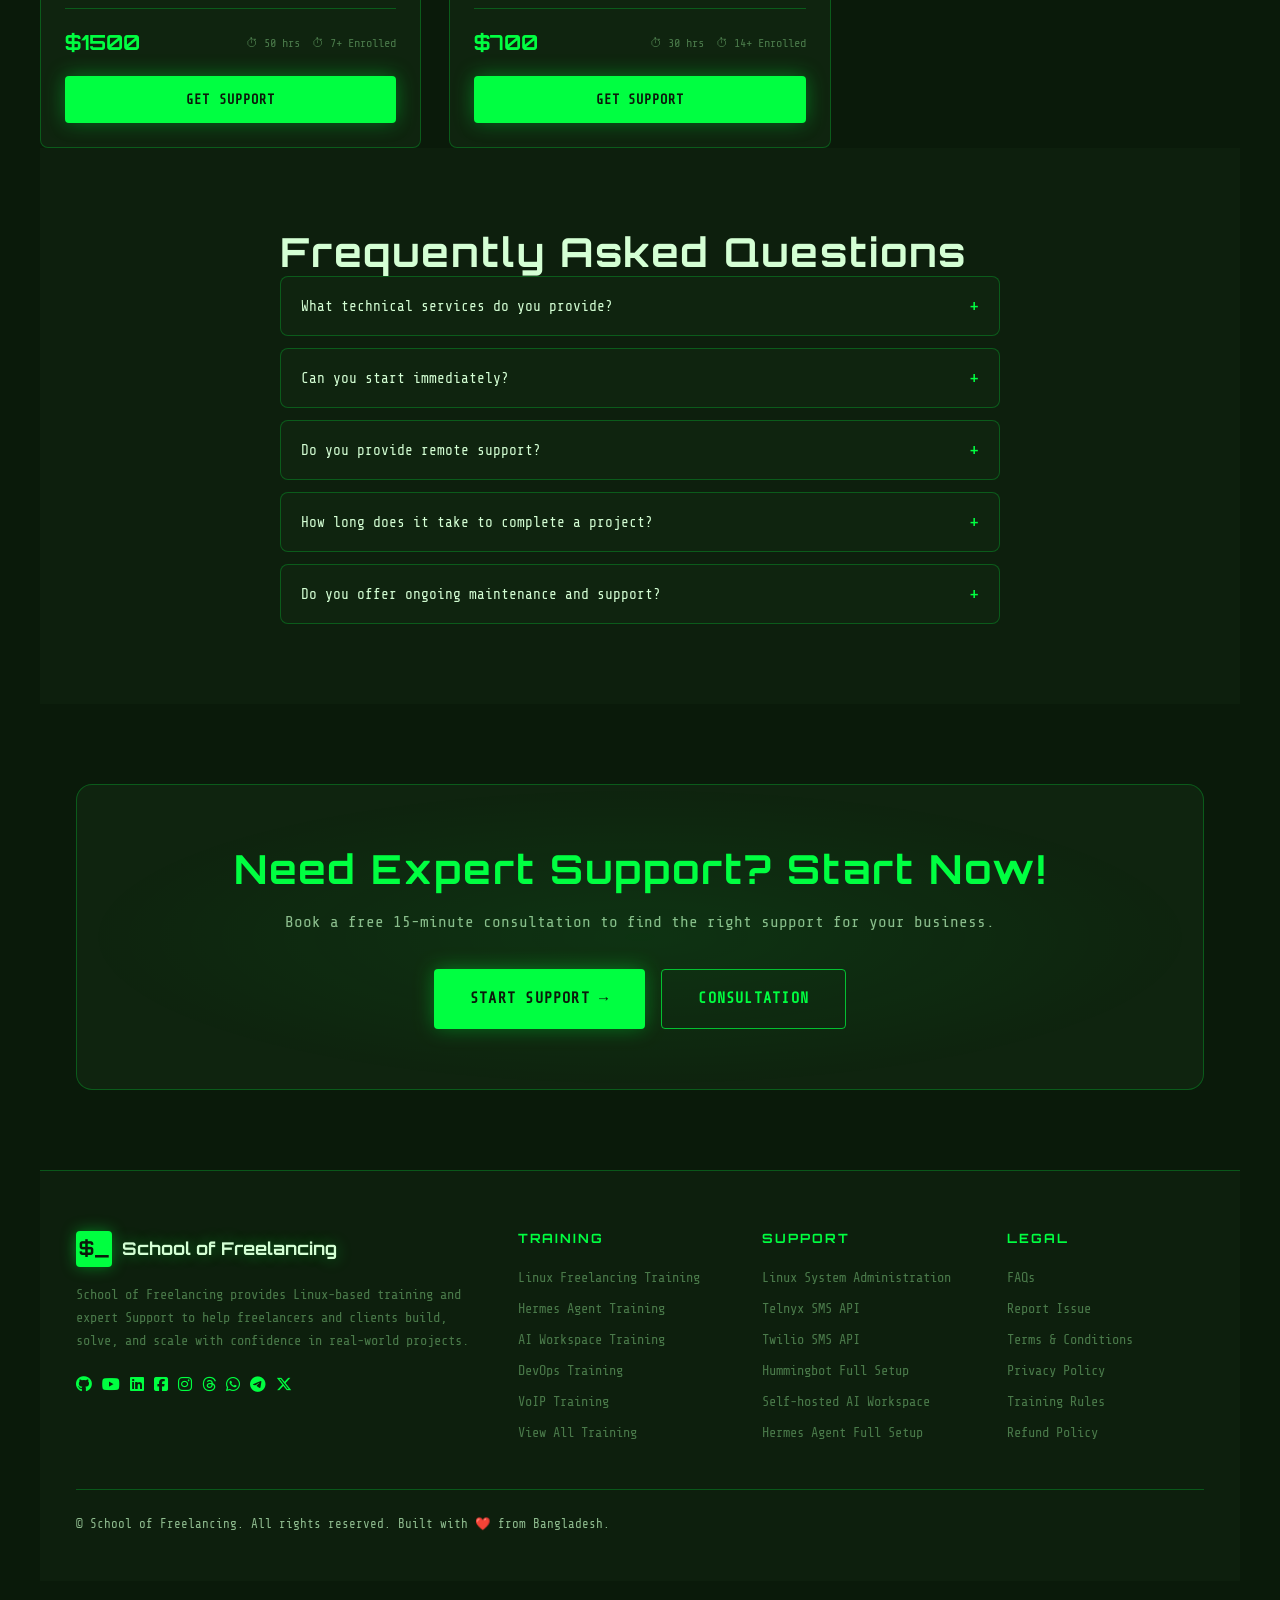
==== commit d7b108a5: "claude yml" ====
--- a/support.html
+++ b/support.html
@@ -288,37 +288,8 @@
           <a href="enrollment.html" class="btn btn-primary" style="width:100%;justify-content:center;">Get Support</a>
         </div>
       </article>
-      
-<!-- Open WebUI Support -->      
-       <article class="course-card" data-reveal data-delay="0" data-category="ai">
-    <div class="course-banner" style="background:linear-gradient(135deg,#1f0d2b,#3a1a4a);"><img width="35%" height="35%" src="./images/openwebai.png" alt="Open WebUI Support - AI Platform Assistance"></div>
-        
-        <div class="course-body">
-          <div class="course-tags">
-          <span class="tag tag-green">POPULAR</span>
-            <span class="tag tag-amber">ALL LEVELS</span>
-          </div>
-        <h2 class="course-title">Open WebUI Support</h2>
-          <p class="course-desc">Open WebUI is an extensible, feature-rich, and user-friendly self-hosted AI platform designed to operate entirely offline.</p>
-                 
-          <ul style="font-size:0.8rem; color:var(--text-muted); margin-bottom:16px; padding-left:0;">
-            <li style="margin-bottom:4px;">✔ Fast Issue Resolution</li>
-            <li style="margin-bottom:4px;">✔ Secure Remote Assistance</li>
-            <li style="margin-bottom:4px;">✔ Cost-Effective Support</li>
-            <li>✔ 24-hour post-installation support</li>
-          </ul>
-          <div class="course-meta">
-             <span class="course-price">$230</span>
-           <div class="course-info">
-              <span>28 hrs</span>
-              <span>12+ Enrolled</span>
-            </div>
-          </div>
-          <a href="enrollment.html" class="btn btn-primary" style="width:100%;justify-content:center;">Get Support</a>
-        </div>
-      </article>
-      
-      <!-- LocalAI Support -->      
+    
+          <!-- LocalAI Support -->      
  <article class="course-card" data-reveal data-delay="0" data-category="ai">
        <div class="course-banner" style="background:linear-gradient(135deg,#1f0d2b,#3a1a4a);"><img width="35%" height="40%" src="./images/localai.png" alt="LocalAI Support - Open Source AI Engine"></div>
         
--- a/css/style.css
+++ b/css/style.css
@@ -0,0 +1,1870 @@
+/* ============================================================
+   School of Freelancing — Dark Forest Green Terminal Theme
+   style.css
+   ============================================================ */
+
+/* ---------- Google Fonts Import ---------- */
+@import url('https://fonts.googleapis.com/css2?family=Share+Tech+Mono&family=Orbitron:wght@400;700;900&family=Source+Code+Pro:wght@300;400;600&display=swap');
+
+/* ---------- CSS Custom Properties ---------- */
+:root {
+  --bg-primary:    #0a1a0a;
+  --bg-secondary:  #0d1f0d;
+  --bg-card:       #0f240f;
+  --bg-glass:      rgba(15, 36, 15, 0.85);
+  --green-bright:  #00ff41;
+  --green-mid:     #39d353;
+  --green-dim:     #1a7a1a;
+  --green-faint:   #0d3d0d;
+  --green-glow:    rgba(0, 255, 65, 0.4);
+  --green-glow2:   rgba(0, 255, 65, 0.15);
+  --text-primary:  #d4ffd4;
+  --text-secondary:#8fbc8f;
+  --text-muted:    #4a7a4a;
+  --accent-amber:  #ffb700;
+  --accent-cyan:   #00ffe1;
+  --border-color:  rgba(0, 255, 65, 0.25);
+  --border-active: rgba(0, 255, 65, 0.7);
+  --font-mono:     'Share Tech Mono', 'Courier New', monospace;
+  --font-display:  'Orbitron', monospace;
+  --font-code:     'Source Code Pro', monospace;
+  --radius-sm:     4px;
+  --radius-md:     8px;
+  --radius-lg:     16px;
+  --shadow-glow:   0 0 20px rgba(0, 255, 65, 0.3), 0 0 60px rgba(0, 255, 65, 0.1);
+  --shadow-card:   0 4px 30px rgba(0, 0, 0, 0.5);
+  --transition:    all 0.3s cubic-bezier(0.4, 0, 0.2, 1);
+}
+
+/* ---------- Reset & Base ---------- */
+*, *::before, *::after { box-sizing: border-box; margin: 0; padding: 0; }
+
+html {
+  scroll-behavior: smooth;
+  font-size: 16px;
+}
+
+body {
+  background-color: var(--bg-primary);
+  color: var(--text-primary);
+  font-family: var(--font-mono);
+  line-height: 1.7;
+  overflow-x: hidden;
+  position: relative;
+}
+
+/* Scanline overlay */
+body::before {
+  content: '';
+  position: fixed;
+  top: 0; left: 0;
+  width: 100%; height: 100%;
+  background: repeating-linear-gradient(
+    0deg,
+    transparent,
+    transparent 2px,
+    rgba(0, 255, 65, 0.015) 2px,
+    rgba(0, 255, 65, 0.015) 4px
+  );
+  pointer-events: none;
+  z-index: 9999;
+}
+
+/* Matrix rain canvas */
+#matrix-canvas {
+  position: fixed;
+  top: 0; left: 0;
+  width: 100%; height: 100%;
+  opacity: 0.04;
+  z-index: 0;
+  pointer-events: none;
+}
+
+/* ---------- Typography ---------- */
+h1, h2, h3, h4, h5, h6 {
+  font-family: var(--font-display);
+  color: var(--green-bright);
+  line-height: 1.2;
+  letter-spacing: 0.05em;
+}
+
+h1 { font-size: clamp(2rem, 5vw, 3.5rem); font-weight: 900; }
+h2 { font-size: clamp(1.5rem, 3.5vw, 2.5rem); font-weight: 700; }
+h3 { font-size: clamp(1.1rem, 2.5vw, 1.6rem); }
+h4 { font-size: 1.1rem; }
+
+p { margin-bottom: 1rem; color: var(--text-secondary); }
+
+a {
+  color: var(--green-bright);
+  text-decoration: none;
+  transition: var(--transition);
+}
+a:hover { color: #fff; text-shadow: 0 0 10px var(--green-bright); }
+
+ul { list-style: none; }
+
+img { max-width: 100%; height: auto; display: block; }
+
+/* ---------- Selection ---------- */
+::selection {
+  background: var(--green-bright);
+  color: var(--bg-primary);
+}
+
+/* ---------- Scrollbar ---------- */
+::-webkit-scrollbar { width: 8px; }
+::-webkit-scrollbar-track { background: var(--bg-primary); }
+::-webkit-scrollbar-thumb {
+  background: var(--green-dim);
+  border-radius: 4px;
+}
+::-webkit-scrollbar-thumb:hover { background: var(--green-bright); }
+
+/* ---------- Layout Utilities ---------- */
+.container {
+  width: min(1200px, 94%);
+  margin-inline: auto;
+}
+
+.section {
+  padding: 80px 0;
+  position: relative;
+  z-index: 1;
+}
+
+.section-header {
+  text-align: center;
+  margin-bottom: 60px;
+}
+
+.section-label {
+  display: inline-block;
+  font-family: var(--font-code);
+  font-size: 0.75rem;
+  color: var(--green-mid);
+  letter-spacing: 0.3em;
+  text-transform: uppercase;
+  margin-bottom: 12px;
+  border: 1px solid var(--green-dim);
+  padding: 4px 16px;
+  border-radius: var(--radius-sm);
+}
+
+.section-title {
+  margin-bottom: 16px;
+}
+
+.section-title span { color: var(--text-primary); }
+
+.section-subtitle {
+  font-size: 1rem;
+  color: var(--text-muted);
+  max-width: 600px;
+  margin-inline: auto;
+}
+
+/* Terminal prompt decorations */
+.section-header::before {
+  content: "";
+}
+
+/* ---------- Navigation ---------- */
+.navbar {
+  position: fixed;
+  top: 0; left: 0;
+  width: 100%;
+  z-index: 1000;
+  padding: 16px 0;
+  background: rgba(10, 26, 10, 0.9);
+  backdrop-filter: blur(12px);
+  border-bottom: 1px solid var(--border-color);
+  transition: var(--transition);
+}
+
+.navbar.scrolled {
+  padding: 10px 0;
+  border-bottom-color: var(--border-active);
+  box-shadow: 0 4px 30px rgba(0, 255, 65, 0.1);
+}
+
+.nav-container {
+  display: flex;
+  align-items: center;
+  justify-content: space-between;
+  width: min(1200px, 94%);
+  margin-inline: auto;
+}
+
+.nav-logo {
+  display: flex;
+  align-items: center;
+  gap: 10px;
+  font-family: var(--font-display);
+  font-size: 1.1rem;
+  font-weight: 700;
+  color: var(--green-bright);
+  text-shadow: 0 0 15px var(--green-glow);
+}
+
+.nav-logo .logo-icon {
+  width: 36px; height: 36px;
+  background: var(--green-bright);
+  border-radius: var(--radius-sm);
+  display: flex; align-items: center; justify-content: center;
+  color: var(--bg-primary);
+  font-size: 1.2rem;
+  box-shadow: 0 0 15px var(--green-glow);
+}
+
+.nav-logo span { color: var(--text-primary); }
+
+.nav-links {
+  display: flex;
+  align-items: center;
+  gap: 8px;
+}
+
+.nav-links a {
+  font-size: 0.8rem;
+  letter-spacing: 0.1em;
+  text-transform: uppercase;
+  color: var(--text-secondary);
+  padding: 6px 14px;
+  border-radius: var(--radius-sm);
+  border: 1px solid transparent;
+  transition: var(--transition);
+}
+
+.nav-links a:hover,
+.nav-links a.active {
+  color: var(--green-bright);
+  border-color: var(--border-color);
+  background: var(--green-faint);
+  text-shadow: 0 0 8px var(--green-bright);
+}
+
+.nav-cta {
+  background: var(--green-bright) !important;
+  color: var(--bg-primary) !important;
+  border-color: var(--green-bright) !important;
+  font-weight: 600;
+  box-shadow: 0 0 15px var(--green-glow);
+}
+
+.nav-cta:hover {
+  background: var(--green-mid) !important;
+  text-shadow: none !important;
+  transform: translateY(-1px);
+}
+
+.nav-toggle {
+  display: none;
+  flex-direction: column;
+  gap: 5px;
+  cursor: pointer;
+  background: none;
+  border: none;
+  padding: 4px;
+}
+
+.nav-toggle span {
+  display: block;
+  width: 24px; height: 2px;
+  background: var(--green-bright);
+  border-radius: 2px;
+  transition: var(--transition);
+}
+
+/* ---------- Hero Section ---------- */
+.hero {
+  min-height: 100vh;
+  display: flex;
+  align-items: center;
+  padding-top: 80px;
+  position: relative;
+  overflow: hidden;
+}
+
+.hero::before {
+  content: '';
+  position: absolute;
+  top: -50%; left: -20%;
+  width: 800px; height: 800px;
+  background: radial-gradient(circle, rgba(0, 255, 65, 0.06) 0%, transparent 70%);
+  pointer-events: none;
+}
+
+.hero::after {
+  content: '';
+  position: absolute;
+  bottom: -30%; right: -10%;
+  width: 600px; height: 600px;
+  background: radial-gradient(circle, rgba(57, 211, 83, 0.04) 0%, transparent 70%);
+  pointer-events: none;
+}
+
+.hero-container {
+  display: grid;
+  grid-template-columns: 1fr 1fr;
+  gap: 60px;
+  align-items: center;
+  width: min(1200px, 94%);
+  margin-inline: auto;
+  position: relative;
+  z-index: 1;
+}
+
+.hero-badge {
+  display: inline-flex;
+  align-items: center;
+  gap: 8px;
+  background: var(--green-faint);
+  border: 1px solid var(--border-color);
+  border-radius: 100px;
+  padding: 6px 16px;
+  font-size: 0.75rem;
+  color: var(--green-mid);
+  margin-bottom: 24px;
+  letter-spacing: 0.1em;
+}
+
+.hero-badge::before { content: '●'; color: var(--green-bright); animation: blink 1s infinite; }
+
+.hero-title {
+  margin-bottom: 24px;
+}
+
+.hero-title .line2 {
+  color: var(--text-primary);
+  display: block;
+}
+
+.hero-title .highlight {
+  color: var(--green-bright);
+  text-shadow: 0 0 30px var(--green-glow);
+}
+
+.hero-subtitle {
+  font-size: 1.05rem;
+  color: var(--text-secondary);
+  margin-bottom: 36px;
+  max-width: 500px;
+}
+
+.hero-actions {
+  display: flex;
+  gap: 16px;
+  flex-wrap: wrap;
+  margin-bottom: 48px;
+}
+
+.hero-stats {
+  display: flex;
+  gap: 32px;
+}
+
+.stat-item {
+  text-align: left;
+}
+
+.stat-number {
+  font-family: var(--font-display);
+  font-size: 1.8rem;
+  font-weight: 900;
+  color: var(--green-bright);
+  text-shadow: 0 0 15px var(--green-glow);
+  display: block;
+  line-height: 1;
+  margin-bottom: 4px;
+}
+
+.stat-label {
+  font-size: 0.7rem;
+  color: var(--text-muted);
+  letter-spacing: 0.1em;
+  text-transform: uppercase;
+}
+
+/* Terminal Window */
+.terminal-window {
+  background: var(--bg-card);
+  border: 1px solid var(--border-color);
+  border-radius: var(--radius-md);
+  overflow: hidden;
+  box-shadow: var(--shadow-glow), var(--shadow-card);
+}
+
+.terminal-bar {
+  background: var(--bg-secondary);
+  padding: 10px 16px;
+  display: flex;
+  align-items: center;
+  gap: 8px;
+  border-bottom: 1px solid var(--border-color);
+}
+
+.terminal-dot {
+  width: 12px; height: 12px;
+  border-radius: 50%;
+}
+
+.dot-red    { background: #ff5f57; }
+.dot-yellow { background: #ffbd2e; }
+.dot-green  { background: #28ca41; }
+
+.terminal-title {
+  flex: 1;
+  text-align: center;
+  font-size: 0.75rem;
+  color: var(--text-muted);
+  letter-spacing: 0.1em;
+}
+
+.terminal-body {
+  padding: 24px;
+  font-family: var(--font-code);
+  font-size: 0.85rem;
+  line-height: 1.9;
+}
+
+.terminal-line {
+  display: flex;
+  gap: 8px;
+  margin-bottom: 4px;
+}
+
+.prompt { color: var(--green-bright); }
+.cmd    { color: var(--text-primary); }
+.output { color: var(--text-secondary); padding-left: 20px; }
+.output.success { color: var(--green-mid); }
+.output.highlight { color: var(--accent-amber); }
+
+.cursor {
+  display: inline-block;
+  width: 8px; height: 16px;
+  background: var(--green-bright);
+  animation: blink 1s infinite;
+  vertical-align: middle;
+  margin-left: 2px;
+}
+
+/* ---------- Buttons ---------- */
+.btn {
+  display: inline-flex;
+  align-items: center;
+  gap: 8px;
+  padding: 12px 28px;
+  border-radius: var(--radius-sm);
+  font-family: var(--font-mono);
+  font-size: 0.85rem;
+  letter-spacing: 0.08em;
+  text-transform: uppercase;
+  font-weight: 600;
+  cursor: pointer;
+  border: none;
+  transition: var(--transition);
+  text-decoration: none;
+  position: relative;
+  overflow: hidden;
+}
+
+.btn::before {
+  content: '';
+  position: absolute;
+  top: 0; left: -100%;
+  width: 100%; height: 100%;
+  background: linear-gradient(90deg, transparent, rgba(255,255,255,0.1), transparent);
+  transition: left 0.5s;
+}
+
+.btn:hover::before { left: 100%; }
+
+.btn-primary {
+  background: var(--green-bright);
+  color: var(--bg-primary);
+  box-shadow: 0 0 20px var(--green-glow), 0 4px 15px rgba(0,0,0,0.3);
+}
+
+.btn-primary:hover {
+  background: #00e639;
+  transform: translateY(-2px);
+  box-shadow: 0 0 30px var(--green-glow), 0 8px 25px rgba(0,0,0,0.4);
+  color: var(--bg-primary);
+}
+
+.btn-outline {
+  background: transparent;
+  color: var(--green-bright);
+  border: 1px solid var(--border-active);
+}
+
+.btn-outline:hover {
+  background: var(--green-faint);
+  color: var(--green-bright);
+  box-shadow: 0 0 15px var(--green-glow2);
+  transform: translateY(-2px);
+}
+
+.btn-secondary {
+  background: var(--bg-card);
+  color: var(--text-secondary);
+  border: 1px solid var(--border-color);
+}
+
+.btn-secondary:hover {
+  color: var(--green-bright);
+  border-color: var(--border-active);
+}
+
+.btn-lg {
+  padding: 16px 36px;
+  font-size: 0.95rem;
+}
+
+.btn-sm {
+  padding: 8px 18px;
+  font-size: 0.78rem;
+}
+
+/* ---------- Cards ---------- */
+.card {
+  background: var(--bg-card);
+  border: 1px solid var(--border-color);
+  border-radius: var(--radius-md);
+  padding: 28px;
+  transition: var(--transition);
+  position: relative;
+  overflow: hidden;
+}
+
+.card::before {
+  content: '';
+  position: absolute;
+  top: 0; left: 0;
+  width: 100%; height: 2px;
+  background: linear-gradient(90deg, transparent, var(--green-bright), transparent);
+  opacity: 0;
+  transition: var(--transition);
+}
+
+.card:hover {
+  border-color: var(--border-active);
+  transform: translateY(-4px);
+  box-shadow: var(--shadow-glow), var(--shadow-card);
+}
+
+.card:hover::before { opacity: 1; }
+
+/* ---------- Features Grid ---------- */
+.features-grid {
+  display: grid;
+  grid-template-columns: repeat(auto-fit, minmax(280px, 1fr));
+  gap: 24px;
+}
+
+.feature-card {
+  background: var(--bg-card);
+  border: 1px solid var(--border-color);
+  border-radius: var(--radius-md);
+  padding: 28px;
+  transition: var(--transition);
+  position: relative;
+  overflow: hidden;
+}
+
+.feature-card::before {
+  content: '';
+  position: absolute;
+  top: 0; left: 0;
+  width: 100%; height: 2px;
+  background: linear-gradient(90deg, transparent, var(--green-bright), transparent);
+  opacity: 0;
+  transition: var(--transition);
+}
+
+.feature-card:hover {
+  border-color: var(--border-active);
+  transform: translateY(-4px);
+  box-shadow: var(--shadow-glow), var(--shadow-card);
+}
+
+.feature-card:hover::before { opacity: 1; }
+
+.feature-icon {
+  width: 52px; height: 52px;
+  background: var(--green-faint);
+  border: 1px solid var(--border-color);
+  border-radius: var(--radius-sm);
+  display: flex; align-items: center; justify-content: center;
+  font-size: 1.5rem;
+  margin-bottom: 20px;
+  transition: var(--transition);
+}
+
+.feature-card:hover .feature-icon {
+  background: var(--green-bright);
+  border-color: var(--green-bright);
+  box-shadow: 0 0 20px var(--green-glow);
+}
+
+.feature-title {
+  font-family: var(--font-display);
+  font-size: 1rem;
+  font-weight: 700;
+  color: var(--green-bright);
+  margin-bottom: 10px;
+  letter-spacing: 0.05em;
+}
+
+.feature-desc {
+  font-size: 0.88rem;
+  color: var(--text-secondary);
+  line-height: 1.7;
+  margin: 0;
+}
+
+/* ---------- Courses Section ---------- */
+.courses-grid {
+  display: grid;
+  grid-template-columns: repeat(auto-fit, minmax(320px, 1fr));
+  gap: 28px;
+}
+
+.course-card {
+  background: var(--bg-card);
+  border: 1px solid var(--border-color);
+  border-radius: var(--radius-md);
+  overflow: hidden;
+  transition: var(--transition);
+  display: flex;
+  flex-direction: column;
+}
+
+.course-card:hover {
+  border-color: var(--border-active);
+  transform: translateY(-6px);
+  box-shadow: var(--shadow-glow), var(--shadow-card);
+}
+
+.course-banner {
+  height: 160px;
+  display: flex;
+  align-items: center;
+  justify-content: center;
+  font-size: 3.5rem;
+  position: relative;
+  overflow: hidden;
+}
+
+.course-banner::after {
+  content: '';
+  position: absolute;
+  inset: 0;
+  background: linear-gradient(180deg, transparent, var(--bg-card));
+}
+
+.course-body {
+  padding: 24px;
+  flex: 1;
+  display: flex;
+  flex-direction: column;
+}
+
+.course-tags {
+  display: flex;
+  gap: 8px;
+  flex-wrap: wrap;
+  margin-bottom: 12px;
+}
+
+.tag {
+  font-size: 0.7rem;
+  letter-spacing: 0.1em;
+  text-transform: uppercase;
+  padding: 3px 10px;
+  border-radius: 100px;
+  border: 1px solid;
+}
+
+.tag-green  { color: var(--green-mid);    border-color: var(--green-dim);     background: rgba(57,211,83,0.08); }
+.tag-amber  { color: var(--accent-amber); border-color: rgba(255,183,0,0.3);  background: rgba(255,183,0,0.08); }
+.tag-cyan   { color: var(--accent-cyan);  border-color: rgba(0,255,225,0.3);  background: rgba(0,255,225,0.08); }
+
+.course-title {
+  font-size: 1.1rem;
+  margin-bottom: 10px;
+  color: var(--green-bright);
+}
+
+.course-desc {
+  font-size: 0.85rem;
+  color: var(--text-secondary);
+  line-height: 1.7;
+  margin-bottom: 20px;
+  flex: 1;
+}
+
+.course-meta {
+  display: flex;
+  align-items: center;
+  justify-content: space-between;
+  padding-top: 16px;
+  border-top: 1px solid var(--border-color);
+  margin-bottom: 16px;
+}
+
+.course-price {
+  font-family: var(--font-display);
+  font-size: 1.3rem;
+  font-weight: 700;
+  color: var(--green-bright);
+}
+
+.course-price .currency { font-size: 0.9rem; }
+.course-price .original {
+  text-decoration: line-through;
+  color: var(--text-muted);
+  font-size: 0.85rem;
+  font-family: var(--font-mono);
+  margin-left: 8px;
+}
+
+.course-info {
+  font-size: 0.75rem;
+  color: var(--text-muted);
+  display: flex;
+  gap: 12px;
+}
+
+.course-info span::before { content: '⏱ '; }
+
+
+/* ---------- Testimonials ---------- */
+.testimonials-grid {
+  display: grid;
+  grid-template-columns: repeat(auto-fit, minmax(300px, 1fr));
+  gap: 24px;
+}
+
+.testimonial-card {
+  background: var(--bg-card);
+  border: 1px solid var(--border-color);
+  border-radius: var(--radius-md);
+  padding: 28px;
+  transition: var(--transition);
+}
+
+.testimonial-card:hover {
+  border-color: var(--border-active);
+  box-shadow: var(--shadow-glow2);
+}
+
+.testimonial-quote {
+  font-size: 2.5rem;
+  color: var(--green-dim);
+  line-height: 1;
+  margin-bottom: 12px;
+}
+
+.testimonial-text {
+  font-size: 0.9rem;
+  color: var(--text-secondary);
+  font-style: italic;
+  line-height: 1.8;
+  margin-bottom: 20px;
+}
+
+.testimonial-author {
+  display: flex;
+  align-items: center;
+  gap: 12px;
+}
+
+.author-avatar {
+  width: 44px; height: 44px;
+  border-radius: 50%;
+  background: var(--green-faint);
+  border: 2px solid var(--green-dim);
+  display: flex; align-items: center; justify-content: center;
+  font-size: 1.2rem;
+}
+
+.author-name {
+  font-family: var(--font-display);
+  font-size: 0.85rem;
+  font-weight: 700;
+  color: var(--green-bright);
+}
+
+.author-role {
+  font-size: 0.75rem;
+  color: var(--text-muted);
+}
+
+.stars { color: var(--accent-amber); font-size: 0.8rem; }
+
+/* ---------- CTA Banner ---------- */
+.cta-banner {
+  background: var(--bg-card);
+  border: 1px solid var(--border-color);
+  border-radius: var(--radius-lg);
+  padding: 60px 40px;
+  text-align: center;
+  position: relative;
+  overflow: hidden;
+}
+
+.cta-banner::before {
+  content: '';
+  position: absolute;
+  inset: 0;
+  background: radial-gradient(ellipse at center, rgba(0, 255, 65, 0.07) 0%, transparent 70%);
+}
+
+.cta-banner h2 { margin-bottom: 16px; }
+.cta-banner p  { color: var(--text-secondary); margin-bottom: 32px; }
+
+.cta-actions {
+  display: flex;
+  gap: 16px;
+  justify-content: center;
+  flex-wrap: wrap;
+}
+
+/* ---------- Footer ---------- */
+.footer {
+  background: var(--bg-secondary);
+  border-top: 1px solid var(--border-color);
+  padding: 60px 0 30px;
+  position: relative;
+  z-index: 1;
+}
+
+.footer-grid {
+  display: grid;
+  grid-template-columns: 2fr 1fr 1fr 1fr;
+  gap: 48px;
+  margin-bottom: 40px;
+}
+
+.footer-brand p {
+  font-size: 0.85rem;
+  color: var(--text-muted);
+  margin-bottom: 20px;
+}
+
+.footer-social {
+  display: flex;
+  gap: 10px;
+}
+
+.social-btn {
+  width: 36px; height: 36px;
+  border: 1px solid var(--border-color);
+  border-radius: var(--radius-sm);
+  display: flex; align-items: center; justify-content: center;
+  color: var(--text-muted);
+  font-size: 0.9rem;
+  transition: var(--transition);
+}
+
+.social-btn:hover {
+  border-color: var(--green-bright);
+  color: var(--green-bright);
+  box-shadow: 0 0 10px var(--green-glow);
+}
+
+.footer-col h4 {
+  font-family: var(--font-display);
+  font-size: 0.8rem;
+  letter-spacing: 0.15em;
+  text-transform: uppercase;
+  color: var(--green-bright);
+  margin-bottom: 16px;
+}
+
+.footer-links a {
+  display: block;
+  font-size: 0.85rem;
+  color: var(--text-muted);
+  padding: 4px 0;
+  transition: var(--transition);
+}
+
+.footer-links a:hover {
+  color: var(--green-bright);
+  padding-left: 8px;
+}
+
+.footer-bottom {
+  border-top: 1px solid var(--border-color);
+  padding-top: 24px;
+  display: flex;
+  align-items: center;
+  justify-content: space-between;
+  font-size: 0.78rem;
+  color: var(--text-muted);
+}
+
+.footer-bottom a { color: var(--text-muted); }
+.footer-bottom a:hover { color: var(--green-bright); }
+
+/* ---------- Page Hero ---------- */
+.page-hero {
+  padding: 140px 0 80px;
+  text-align: center;
+  position: relative;
+  overflow: hidden;
+}
+
+.page-hero::before {
+  content: '';
+  position: absolute;
+  top: 50%; left: 50%;
+  transform: translate(-50%, -50%);
+  width: 600px; height: 400px;
+  background: radial-gradient(ellipse, rgba(0,255,65,0.06) 0%, transparent 70%);
+  pointer-events: none;
+}
+
+.page-hero-label {
+  display: inline-block;
+  font-size: 0.75rem;
+  color: var(--green-mid);
+  letter-spacing: 0.3em;
+  text-transform: uppercase;
+  margin-bottom: 12px;
+  border: 1px solid var(--green-dim);
+  padding: 4px 16px;
+  border-radius: var(--radius-sm);
+}
+
+.page-hero h1 { margin-bottom: 16px; }
+.page-hero p  { color: var(--text-secondary); max-width: 600px; margin-inline: auto; }
+
+/* ---------- Breadcrumb ---------- */
+.breadcrumb {
+  display: flex;
+  align-items: center;
+  gap: 8px;
+  font-size: 0.8rem;
+  color: var(--text-muted);
+  margin-bottom: 48px;
+  justify-content: center;
+}
+
+.breadcrumb a { color: var(--text-muted); }
+.breadcrumb a:hover { color: var(--green-bright); }
+.breadcrumb .sep { color: var(--green-dim); }
+.breadcrumb .current { color: var(--green-bright); }
+
+/* ---------- About Page ---------- */
+.about-grid {
+  display: grid;
+  grid-template-columns: 1fr 1fr;
+  gap: 60px;
+  align-items: center;
+}
+
+.about-image-wrap {
+  position: relative;
+}
+
+.about-visual {
+  background: var(--bg-card);
+  border: 1px solid var(--border-color);
+  border-radius: var(--radius-lg);
+  padding: 40px;
+  text-align: center;
+  box-shadow: var(--shadow-glow), var(--shadow-card);
+}
+
+.about-visual .big-icon {
+  font-size: 8rem;
+  display: block;
+  margin-bottom: 20px;
+}
+
+.about-visual h3 {
+  color: var(--green-bright);
+  margin-bottom: 8px;
+}
+
+.about-visual p {
+  font-size: 0.85rem;
+  color: var(--text-muted);
+  margin: 0;
+}
+
+.about-badge {
+  position: absolute;
+  top: -16px; right: -16px;
+  background: var(--green-bright);
+  color: var(--bg-primary);
+  font-family: var(--font-display);
+  font-size: 0.75rem;
+  font-weight: 700;
+  padding: 8px 16px;
+  border-radius: 100px;
+  box-shadow: 0 0 20px var(--green-glow);
+}
+
+.about-content .section-label { margin-bottom: 16px; }
+.about-content h2 { margin-bottom: 20px; }
+
+.value-list { margin: 24px 0; }
+
+.value-item {
+  display: flex;
+  gap: 12px;
+  align-items: flex-start;
+  margin-bottom: 16px;
+}
+
+.value-icon {
+  font-size: 1.2rem;
+  flex-shrink: 0;
+  margin-top: 2px;
+}
+
+.value-text strong {
+  display: block;
+  color: var(--green-bright);
+  font-family: var(--font-display);
+  font-size: 0.85rem;
+  letter-spacing: 0.05em;
+  margin-bottom: 2px;
+}
+
+.value-text span {
+  font-size: 0.82rem;
+  color: var(--text-muted);
+}
+
+/* Team Grid */
+.team-grid {
+  display: grid;
+  grid-template-columns: repeat(auto-fit, minmax(240px, 1fr));
+  gap: 24px;
+}
+
+.team-card {
+  background: var(--bg-card);
+  border: 1px solid var(--border-color);
+  border-radius: var(--radius-md);
+  padding: 28px;
+  text-align: center;
+  transition: var(--transition);
+}
+
+.team-card:hover {
+  border-color: var(--border-active);
+  transform: translateY(-4px);
+  box-shadow: var(--shadow-glow), var(--shadow-card);
+}
+
+.team-avatar {
+  width: 80px; height: 80px;
+  border-radius: 50%;
+  background: var(--green-faint);
+  border: 2px solid var(--green-dim);
+  display: flex; align-items: center; justify-content: center;
+  font-size: 2.5rem;
+  margin: 0 auto 16px;
+}
+
+.team-name {
+  font-family: var(--font-display);
+  font-size: 0.95rem;
+  color: var(--green-bright);
+  margin-bottom: 4px;
+}
+
+.team-role {
+  font-size: 0.78rem;
+  color: var(--text-muted);
+  margin-bottom: 12px;
+}
+
+.team-bio {
+  font-size: 0.82rem;
+  color: var(--text-secondary);
+  line-height: 1.7;
+  margin: 0;
+}
+
+/* Stats Row */
+.stats-row {
+  display: grid;
+  grid-template-columns: repeat(auto-fit, minmax(180px, 1fr));
+  gap: 24px;
+}
+
+.stat-card {
+  background: var(--bg-card);
+  border: 1px solid var(--border-color);
+  border-radius: var(--radius-md);
+  padding: 28px 24px;
+  text-align: center;
+  transition: var(--transition);
+}
+
+.stat-card:hover {
+  border-color: var(--border-active);
+  box-shadow: var(--shadow-glow);
+}
+
+.stat-card .number {
+  font-family: var(--font-display);
+  font-size: 2.2rem;
+  font-weight: 900;
+  color: var(--green-bright);
+  text-shadow: 0 0 20px var(--green-glow);
+  display: block;
+}
+
+.stat-card .label {
+  font-size: 0.78rem;
+  color: var(--text-muted);
+  text-transform: uppercase;
+  letter-spacing: 0.1em;
+}
+
+/* ---------- Blog Page ---------- */
+.blog-grid {
+  display: grid;
+  grid-template-columns: 2fr 1fr;
+  gap: 40px;
+}
+
+.blog-posts { display: flex; flex-direction: column; gap: 28px; }
+
+.blog-card {
+  background: var(--bg-card);
+  border: 1px solid var(--border-color);
+  border-radius: var(--radius-md);
+  overflow: hidden;
+  display: flex;
+  gap: 24px;
+  transition: var(--transition);
+}
+
+.blog-card:hover {
+  border-color: var(--border-active);
+  box-shadow: var(--shadow-glow), var(--shadow-card);
+}
+
+.blog-card-thumb {
+  width: 180px;
+  flex-shrink: 0;
+  background: var(--bg-secondary);
+  display: flex; align-items: center; justify-content: center;
+  font-size: 3rem;
+  border-right: 1px solid var(--border-color);
+}
+
+.blog-card-body {
+  padding: 20px 20px 20px 0;
+  flex: 1;
+}
+
+.blog-date {
+  font-size: 0.72rem;
+  color: var(--text-muted);
+  letter-spacing: 0.1em;
+  text-transform: uppercase;
+  margin-bottom: 8px;
+}
+
+.blog-card-title {
+  font-size: 1.05rem;
+  color: var(--green-bright);
+  margin-bottom: 8px;
+  font-family: var(--font-display);
+}
+
+.blog-card-excerpt {
+  font-size: 0.85rem;
+  color: var(--text-secondary);
+  line-height: 1.7;
+  margin-bottom: 16px;
+}
+
+.blog-read-more {
+  font-size: 0.8rem;
+  color: var(--green-mid);
+  display: inline-flex;
+  align-items: center;
+  gap: 6px;
+}
+
+.blog-read-more:hover { color: var(--green-bright); gap: 10px; }
+
+/* Sidebar */
+.blog-sidebar { display: flex; flex-direction: column; gap: 24px; }
+
+.sidebar-widget {
+  background: var(--bg-card);
+  border: 1px solid var(--border-color);
+  border-radius: var(--radius-md);
+  padding: 24px;
+}
+
+.sidebar-title {
+  font-family: var(--font-display);
+  font-size: 0.85rem;
+  letter-spacing: 0.1em;
+  text-transform: uppercase;
+  color: var(--green-bright);
+  margin-bottom: 16px;
+  padding-bottom: 12px;
+  border-bottom: 1px solid var(--border-color);
+}
+
+.sidebar-search {
+  display: flex;
+  gap: 8px;
+}
+
+.sidebar-search input {
+  flex: 1;
+  background: var(--bg-secondary);
+  border: 1px solid var(--border-color);
+  border-radius: var(--radius-sm);
+  color: var(--text-primary);
+  font-family: var(--font-mono);
+  font-size: 0.85rem;
+  padding: 8px 12px;
+  outline: none;
+  transition: var(--transition);
+}
+
+.sidebar-search input:focus { border-color: var(--green-bright); }
+.sidebar-search input::placeholder { color: var(--text-muted); }
+
+.category-list a {
+  display: flex;
+  justify-content: space-between;
+  align-items: center;
+  padding: 8px 0;
+  font-size: 0.85rem;
+  color: var(--text-secondary);
+  border-bottom: 1px solid rgba(0,255,65,0.07);
+  transition: var(--transition);
+}
+
+.category-list a:hover { color: var(--green-bright); padding-left: 8px; }
+.category-list a span {
+  background: var(--green-faint);
+  color: var(--green-mid);
+  font-size: 0.7rem;
+  padding: 2px 8px;
+  border-radius: 100px;
+}
+
+.tag-cloud { display: flex; flex-wrap: wrap; gap: 8px; }
+
+.tag-cloud a {
+  font-size: 0.72rem;
+  padding: 4px 12px;
+  border: 1px solid var(--border-color);
+  border-radius: 100px;
+  color: var(--text-muted);
+  transition: var(--transition);
+}
+
+.tag-cloud a:hover {
+  border-color: var(--green-bright);
+  color: var(--green-bright);
+}
+
+.recent-list a {
+  display: block;
+  font-size: 0.82rem;
+  color: var(--text-secondary);
+  padding: 8px 0;
+  border-bottom: 1px solid rgba(0,255,65,0.07);
+  transition: var(--transition);
+}
+
+.recent-list a:hover { color: var(--green-bright); }
+.recent-list small { display: block; color: var(--text-muted); font-size: 0.7rem; margin-top: 2px; }
+
+/* ---------- Contact Page ---------- */
+.contact-grid {
+  display: grid;
+  grid-template-columns: 1fr 1.5fr;
+  gap: 48px;
+}
+
+.contact-info { display: flex; flex-direction: column; gap: 24px; }
+
+.contact-item {
+  background: var(--bg-card);
+  border: 1px solid var(--border-color);
+  border-radius: var(--radius-md);
+  padding: 20px;
+  display: flex;
+  gap: 16px;
+  align-items: flex-start;
+  transition: var(--transition);
+}
+
+.contact-item:hover {
+  border-color: var(--border-active);
+  box-shadow: 0 0 15px var(--green-glow2);
+}
+
+.contact-icon {
+  width: 44px; height: 44px;
+  background: var(--green-faint);
+  border: 1px solid var(--border-color);
+  border-radius: var(--radius-sm);
+  display: flex; align-items: center; justify-content: center;
+  font-size: 1.2rem;
+  flex-shrink: 0;
+}
+
+.contact-detail strong {
+  display: block;
+  font-family: var(--font-display);
+  font-size: 0.8rem;
+  color: var(--green-bright);
+  letter-spacing: 0.08em;
+  margin-bottom: 4px;
+}
+
+.contact-detail span, .contact-detail a {
+  font-size: 0.88rem;
+  color: var(--text-secondary);
+}
+
+/* Form */
+.contact-form-wrap {
+  background: var(--bg-card);
+  border: 1px solid var(--border-color);
+  border-radius: var(--radius-md);
+  padding: 36px;
+}
+
+.form-title {
+  font-family: var(--font-display);
+  font-size: 1.1rem;
+  color: var(--green-bright);
+  margin-bottom: 8px;
+}
+
+.form-subtitle {
+  font-size: 0.85rem;
+  color: var(--text-muted);
+  margin-bottom: 28px;
+}
+
+.form-row {
+  display: grid;
+  grid-template-columns: 1fr 1fr;
+  gap: 16px;
+}
+
+.form-group {
+  margin-bottom: 20px;
+}
+
+.form-group label {
+  display: block;
+  font-size: 0.78rem;
+  color: var(--green-mid);
+  letter-spacing: 0.08em;
+  text-transform: uppercase;
+  margin-bottom: 8px;
+}
+
+.form-group input,
+.form-group textarea,
+.form-group select {
+  width: 100%;
+  background: var(--bg-secondary);
+  border: 1px solid var(--border-color);
+  border-radius: var(--radius-sm);
+  color: var(--text-primary);
+  font-family: var(--font-mono);
+  font-size: 0.88rem;
+  padding: 12px 16px;
+  outline: none;
+  transition: var(--transition);
+}
+
+.form-group input:focus,
+.form-group textarea:focus,
+.form-group select:focus {
+  border-color: var(--green-bright);
+  box-shadow: 0 0 0 3px var(--green-glow2);
+}
+
+.form-group input::placeholder,
+.form-group textarea::placeholder { color: var(--text-muted); }
+
+.form-group textarea { resize: vertical; min-height: 140px; }
+
+.form-group select {
+  cursor: pointer;
+  appearance: none;
+  background-image: url("data:image/svg+xml,%3Csvg xmlns='http://www.w3.org/2000/svg' width='12' height='8' viewBox='0 0 12 8'%3E%3Cpath fill='%2300ff41' d='M6 8L0 0h12z'/%3E%3C/svg%3E");
+  background-repeat: no-repeat;
+  background-position: right 16px center;
+  padding-right: 40px;
+}
+
+.form-group select option { background: var(--bg-secondary); }
+
+/* ---------- Enrollment Page ---------- */
+.enrollment-steps {
+  display: flex;
+  gap: 0;
+  margin-bottom: 60px;
+  position: relative;
+}
+
+.enrollment-steps::before {
+  content: '';
+  position: absolute;
+  top: 24px; left: 0;
+  width: 100%; height: 1px;
+  background: var(--border-color);
+  z-index: 0;
+}
+
+.step-item {
+  flex: 1;
+  text-align: center;
+  position: relative;
+  z-index: 1;
+}
+
+.step-num {
+  width: 48px; height: 48px;
+  border-radius: 50%;
+  background: var(--bg-card);
+  border: 2px solid var(--border-color);
+  display: flex; align-items: center; justify-content: center;
+  font-family: var(--font-display);
+  font-size: 1rem;
+  font-weight: 700;
+  color: var(--text-muted);
+  margin: 0 auto 12px;
+  transition: var(--transition);
+}
+
+.step-item.active .step-num {
+  border-color: var(--green-bright);
+  background: var(--green-bright);
+  color: var(--bg-primary);
+  box-shadow: 0 0 15px var(--green-glow);
+}
+
+.step-label {
+  font-size: 0.75rem;
+  color: var(--text-muted);
+  text-transform: uppercase;
+  letter-spacing: 0.1em;
+}
+
+.step-item.active .step-label { color: var(--green-bright); }
+
+.enrollment-form-card {
+  background: var(--bg-card);
+  border: 1px solid var(--border-color);
+  border-radius: var(--radius-lg);
+  padding: 48px;
+  max-width: 760px;
+  margin-inline: auto;
+}
+
+.enrollment-form-card h2 {
+  margin-bottom: 8px;
+}
+
+.enrollment-form-card > p {
+  color: var(--text-muted);
+  margin-bottom: 36px;
+}
+
+.courses-select-grid {
+  display: grid;
+  grid-template-columns: 1fr 1fr;
+  gap: 16px;
+  margin-bottom: 8px;
+}
+
+.course-option {
+  border: 1px solid var(--border-color);
+  border-radius: var(--radius-md);
+  padding: 16px;
+  cursor: pointer;
+  transition: var(--transition);
+  display: flex;
+  align-items: center;
+  gap: 12px;
+  background: var(--bg-secondary);
+}
+
+.course-option:hover {
+  border-color: var(--border-active);
+}
+
+.course-option input[type="radio"] { display: none; }
+
+.course-option.selected {
+  border-color: var(--green-bright);
+  background: var(--green-faint);
+  box-shadow: 0 0 15px var(--green-glow2);
+}
+
+.option-icon { font-size: 1.5rem; }
+
+.option-text strong {
+  display: block;
+  font-family: var(--font-display);
+  font-size: 0.8rem;
+  color: var(--green-bright);
+  margin-bottom: 2px;
+}
+
+.option-text span {
+  font-size: 0.72rem;
+  color: var(--text-muted);
+}
+
+.divider {
+  border: none;
+  border-top: 1px solid var(--border-color);
+  margin: 28px 0;
+}
+
+.checkbox-group {
+  display: flex;
+  align-items: flex-start;
+  gap: 12px;
+  margin-top: 8px;
+}
+
+.checkbox-group input[type="checkbox"] {
+  width: 18px; height: 18px;
+  flex-shrink: 0;
+  accent-color: var(--green-bright);
+  cursor: pointer;
+  margin-top: 2px;
+}
+
+.checkbox-group label {
+  font-size: 0.85rem;
+  color: var(--text-secondary);
+  cursor: pointer;
+}
+
+/* ---------- Alerts & Notices ---------- */
+.notice {
+  display: flex;
+  gap: 12px;
+  align-items: flex-start;
+  background: rgba(0, 255, 65, 0.07);
+  border: 1px solid var(--green-dim);
+  border-radius: var(--radius-md);
+  padding: 16px 20px;
+  font-size: 0.85rem;
+  color: var(--text-secondary);
+  margin-bottom: 24px;
+}
+
+.notice-icon { font-size: 1.1rem; flex-shrink: 0; }
+
+/* ---------- Pagination ---------- */
+.pagination {
+  display: flex;
+  gap: 8px;
+  justify-content: center;
+  margin-top: 48px;
+}
+
+.page-btn {
+  width: 38px; height: 38px;
+  display: flex; align-items: center; justify-content: center;
+  border: 1px solid var(--border-color);
+  border-radius: var(--radius-sm);
+  font-size: 0.85rem;
+  color: var(--text-secondary);
+  cursor: pointer;
+  transition: var(--transition);
+  background: var(--bg-card);
+  font-family: var(--font-mono);
+}
+
+.page-btn:hover,
+.page-btn.active {
+  border-color: var(--green-bright);
+  color: var(--green-bright);
+  box-shadow: 0 0 10px var(--green-glow2);
+}
+
+.page-btn.active {
+  background: var(--green-faint);
+}
+
+/* ---------- Success Message ---------- */
+.success-screen {
+  text-align: center;
+  padding: 48px 0;
+  display: none;
+}
+
+.success-icon {
+  font-size: 4rem;
+  margin-bottom: 24px;
+  display: block;
+}
+
+.success-screen h2 { margin-bottom: 12px; }
+.success-screen p  { color: var(--text-secondary); }
+
+/* ---------- FAQ Accordion ---------- */
+.faq-list { display: flex; flex-direction: column; gap: 12px; }
+
+.faq-item {
+  background: var(--bg-card);
+  border: 1px solid var(--border-color);
+  border-radius: var(--radius-md);
+  overflow: hidden;
+  transition: var(--transition);
+}
+
+.faq-item.open { border-color: var(--border-active); }
+
+.faq-question {
+  width: 100%;
+  background: none;
+  border: none;
+  color: var(--text-primary);
+  font-family: var(--font-mono);
+  font-size: 0.9rem;
+  padding: 18px 20px;
+  text-align: left;
+  cursor: pointer;
+  display: flex;
+  justify-content: space-between;
+  align-items: center;
+  gap: 16px;
+  transition: var(--transition);
+}
+
+.faq-question:hover { color: var(--green-bright); }
+
+.faq-item.open .faq-question { color: var(--green-bright); }
+
+.faq-icon {
+  font-size: 1.2rem;
+  color: var(--green-bright);
+  flex-shrink: 0;
+  transition: var(--transition);
+}
+
+.faq-item.open .faq-icon { transform: rotate(45deg); }
+
+.faq-answer {
+  max-height: 0;
+  overflow: hidden;
+  transition: max-height 0.4s ease;
+}
+
+.faq-item.open .faq-answer { max-height: 300px; }
+
+.faq-answer-inner {
+  padding: 0 20px 20px;
+  font-size: 0.88rem;
+  color: var(--text-secondary);
+  line-height: 1.8;
+  border-top: 1px solid var(--border-color);
+  padding-top: 16px;
+}
+
+/* ---------- Glitch Text Effect ---------- */
+.glitch {
+  position: relative;
+}
+
+.glitch::before,
+.glitch::after {
+  content: attr(data-text);
+  position: absolute;
+  top: 0; left: 0;
+  width: 100%;
+  overflow: hidden;
+}
+
+.glitch::before {
+  color: var(--accent-cyan);
+  animation: glitch-1 3s infinite linear;
+  clip-path: polygon(0 20%, 100% 20%, 100% 40%, 0 40%);
+}
+
+.glitch::after {
+  color: #ff3366;
+  animation: glitch-2 3s infinite linear;
+  clip-path: polygon(0 60%, 100% 60%, 100% 80%, 0 80%);
+}
+
+/* ---------- Progress Bars ---------- */
+.skill-bar { margin-bottom: 20px; }
+.skill-label {
+  display: flex;
+  justify-content: space-between;
+  font-size: 0.8rem;
+  color: var(--text-secondary);
+  margin-bottom: 6px;
+}
+.skill-label span { color: var(--green-bright); }
+
+.skill-track {
+  height: 6px;
+  background: var(--bg-secondary);
+  border-radius: 100px;
+  overflow: hidden;
+}
+
+.skill-fill {
+  height: 100%;
+  background: linear-gradient(90deg, var(--green-dim), var(--green-bright));
+  border-radius: 100px;
+  box-shadow: 0 0 10px var(--green-glow);
+  transition: width 1.5s ease;
+}
+
+/* ---------- Animations ---------- */
+@keyframes blink {
+  0%, 100% { opacity: 1; }
+  50%       { opacity: 0; }
+}
+
+@keyframes glitch-1 {
+  0%   { transform: translateX(0); }
+  20%  { transform: translateX(-2px); }
+  40%  { transform: translateX(2px); }
+  60%  { transform: translateX(0); }
+  80%  { transform: translateX(1px); }
+  100% { transform: translateX(0); }
+}
+
+@keyframes glitch-2 {
+  0%   { transform: translateX(0); }
+  20%  { transform: translateX(2px); }
+  40%  { transform: translateX(-2px); }
+  60%  { transform: translateX(1px); }
+  80%  { transform: translateX(0); }
+  100% { transform: translateX(-1px); }
+}
+
+@keyframes fadeInUp {
+  from { opacity: 0; transform: translateY(30px); }
+  to   { opacity: 1; transform: translateY(0); }
+}
+
+@keyframes fadeIn {
+  from { opacity: 0; }
+  to   { opacity: 1; }
+}
+
+@keyframes pulse-glow {
+  0%, 100% { box-shadow: 0 0 20px rgba(0,255,65,0.3); }
+  50%       { box-shadow: 0 0 40px rgba(0,255,65,0.6); }
+}
+
+@keyframes float {
+  0%, 100% { transform: translateY(0); }
+  50%       { transform: translateY(-10px); }
+}
+
+@keyframes typewriter {
+  from { width: 0; }
+  to   { width: 100%; }
+}
+
+.animate-fade-up  { animation: fadeInUp 0.6s ease forwards; }
+.animate-fade-in  { animation: fadeIn 0.5s ease forwards; }
+.animate-pulse    { animation: pulse-glow 2s infinite; }
+.animate-float    { animation: float 4s ease-in-out infinite; }
+
+.delay-1 { animation-delay: 0.1s; }
+.delay-2 { animation-delay: 0.2s; }
+.delay-3 { animation-delay: 0.3s; }
+.delay-4 { animation-delay: 0.4s; }
+.delay-5 { animation-delay: 0.5s; }
+
+/* ---------- Responsive ---------- */
+@media (max-width: 1024px) {
+  .footer-grid { grid-template-columns: 1fr 1fr; }
+  .hero-container { gap: 40px; }
+}
+
+@media (max-width: 768px) {
+  .section { padding: 60px 0; }
+  
+  .nav-links { display: none; flex-direction: column; position: fixed; top: 0; right: 0; width: min(280px, 80vw); height: 100vh; background: var(--bg-secondary); border-left: 1px solid var(--border-color); padding: 80px 24px 24px; gap: 4px; z-index: 999; }
+  .nav-links.open { display: flex; }
+  .nav-toggle { display: flex; z-index: 1001; }
+  .nav-toggle.open span:nth-child(1) { transform: translateY(7px) rotate(45deg); }
+  .nav-toggle.open span:nth-child(2) { opacity: 0; }
+  .nav-toggle.open span:nth-child(3) { transform: translateY(-7px) rotate(-45deg); }
+
+  .hero-container { grid-template-columns: 1fr; text-align: center; }
+  .hero-subtitle { margin-inline: auto; }
+  .hero-actions { justify-content: center; }
+  .hero-stats { justify-content: center; }
+
+  .about-grid { grid-template-columns: 1fr; }
+  .contact-grid { grid-template-columns: 1fr; }
+  .blog-grid { grid-template-columns: 1fr; }
+  .form-row { grid-template-columns: 1fr; }
+  .courses-select-grid { grid-template-columns: 1fr; }
+  .enrollment-form-card { padding: 28px 20px; }
+  .cta-banner { padding: 40px 24px; }
+  .footer-grid { grid-template-columns: 1fr; gap: 32px; }
+  .footer-bottom { flex-direction: column; gap: 8px; text-align: center; }
+  .blog-card { flex-direction: column; }
+  .blog-card-thumb { width: 100%; height: 100px; }
+  .blog-card-body { padding: 16px; }
+  .enrollment-steps { flex-direction: column; align-items: center; gap: 16px; }
+  .enrollment-steps::before { display: none; }
+}
+
+@media (max-width: 480px) {
+  h1 { font-size: 1.8rem; }
+  h2 { font-size: 1.5rem; }
+  .courses-grid { grid-template-columns: 1fr; }
+  .hero-stats { gap: 20px; flex-wrap: wrap; }
+}
+
+/* ---------- Utility ---------- */
+.text-center { text-align: center; }
+.text-green  { color: var(--green-bright); }
+.text-muted  { color: var(--text-muted); }
+.mt-4  { margin-top: 1rem; }
+.mt-8  { margin-top: 2rem; }
+.mb-8  { margin-bottom: 2rem; }
+.hidden { display: none; }
+.flex-center { display: flex; align-items: center; justify-content: center; }
+.gap-2 { gap: 0.5rem; }
+.gap-4 { gap: 1rem; }
+
+/* ---------- Noise texture overlay ---------- */
+.noise {
+  position: relative;
+}
+.noise::after {
+  content: '';
+  position: absolute;
+  inset: 0;
+  background-image: url("data:image/svg+xml,%3Csvg viewBox='0 0 200 200' xmlns='http://www.w3.org/2000/svg'%3E%3Cfilter id='noise'%3E%3CfeTurbulence type='fractalNoise' baseFrequency='0.65' numOctaves='3' stitchTiles='stitch'/%3E%3C/filter%3E%3Crect width='100%25' height='100%25' filter='url(%23noise)' opacity='0.03'/%3E%3C/svg%3E");
+  opacity: 0.3;
+  pointer-events: none;
+  z-index: 0;
+}
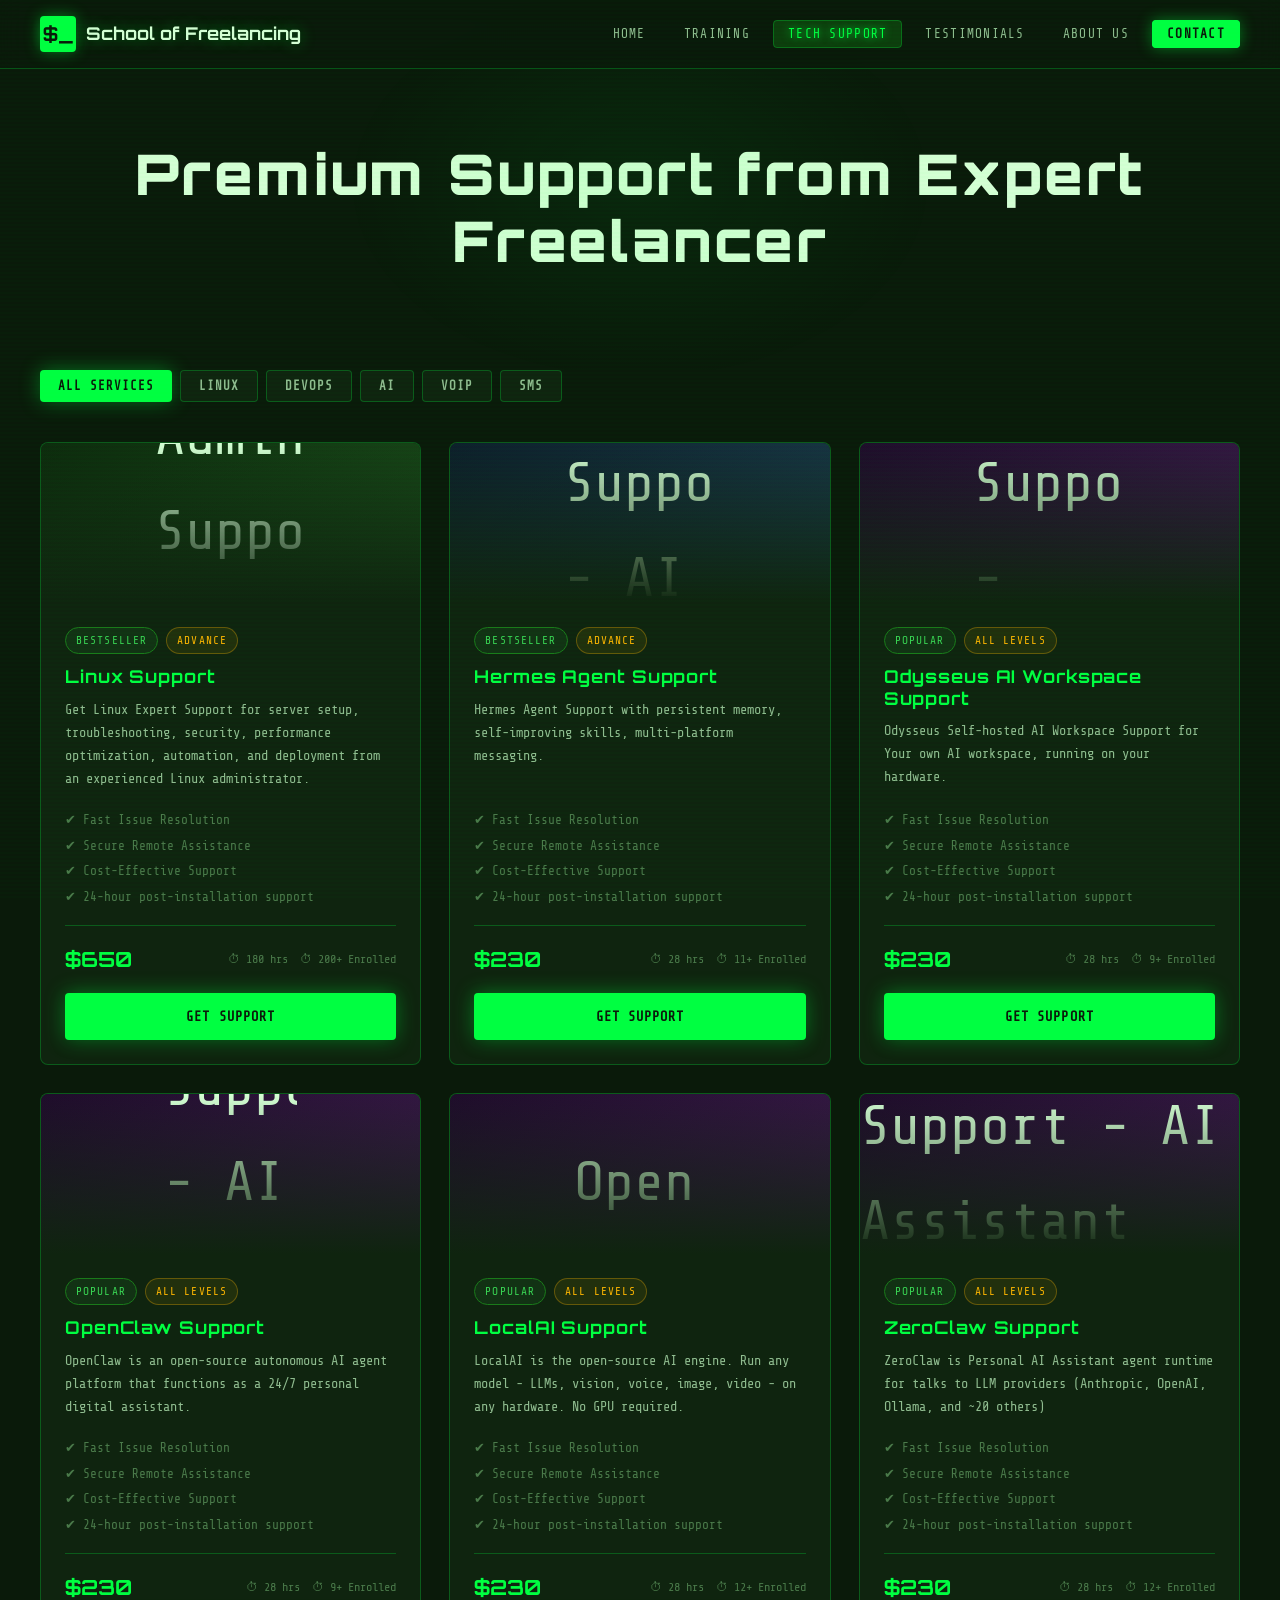
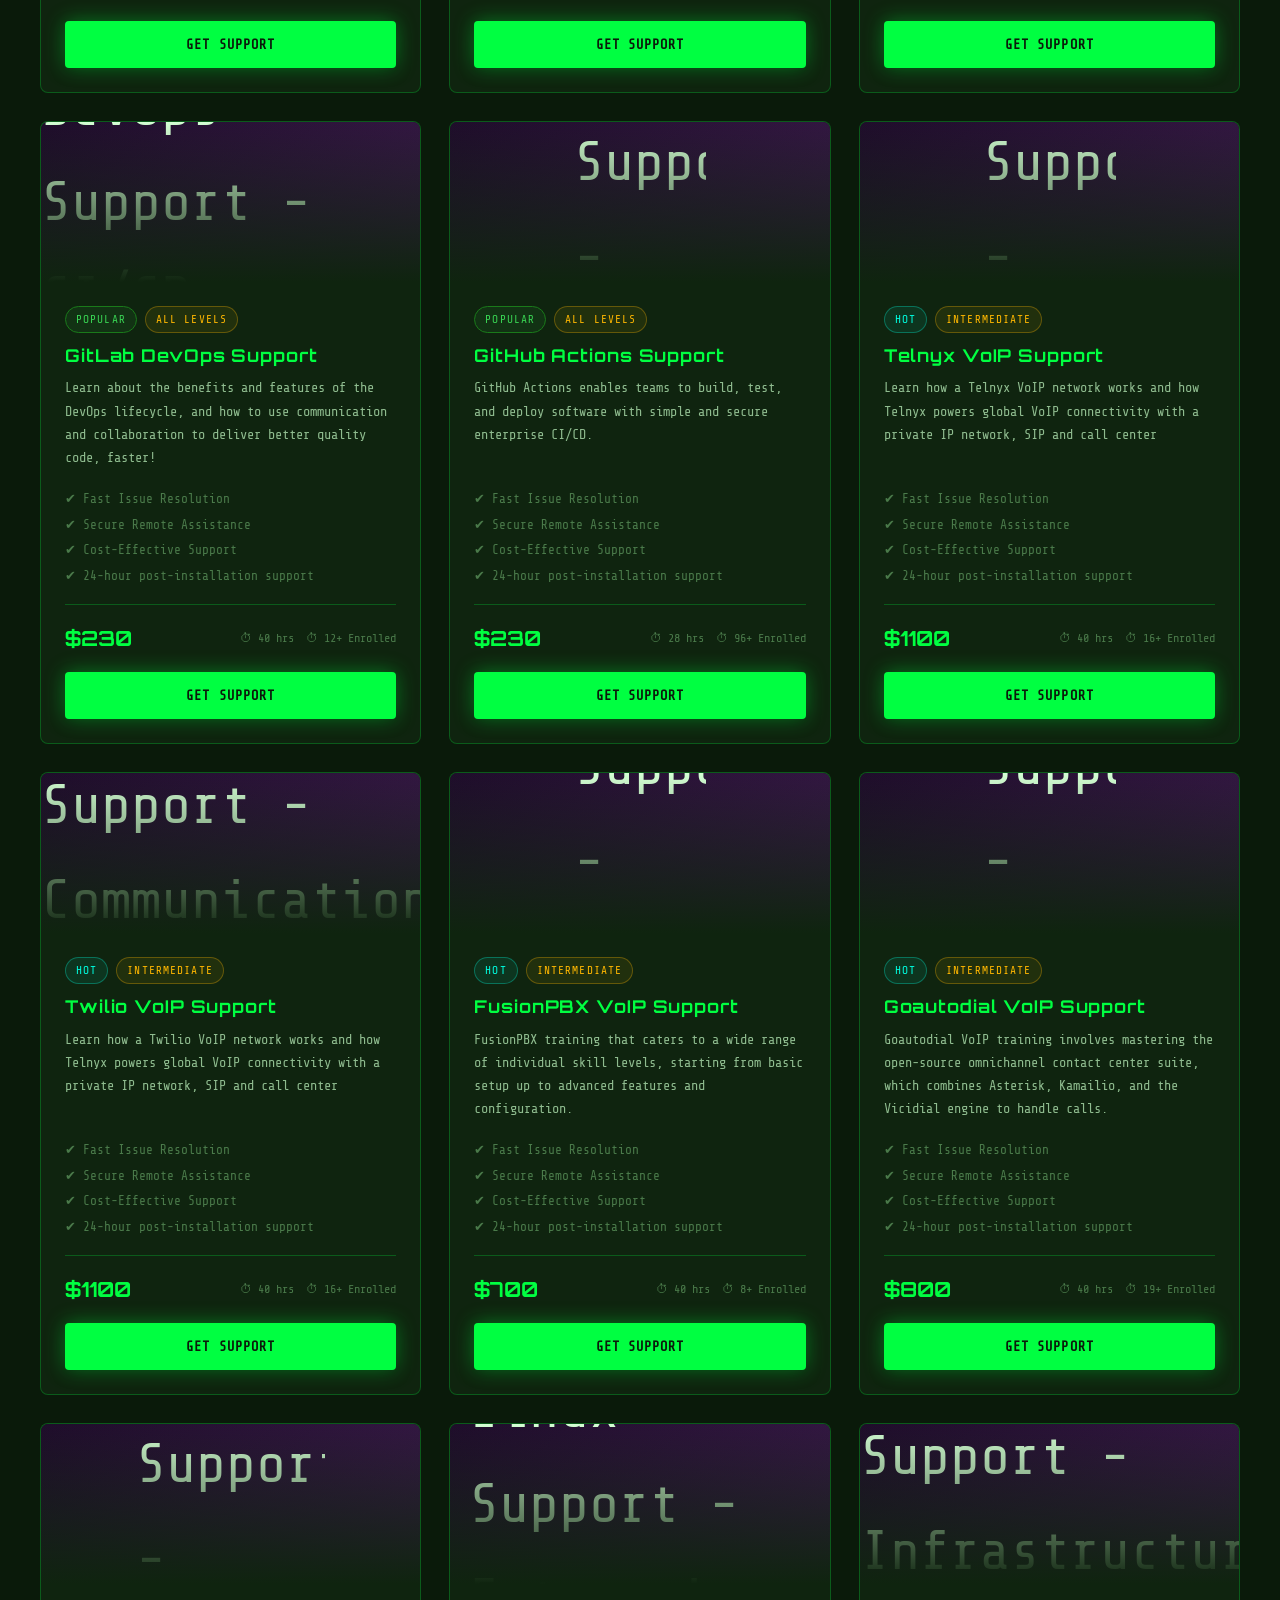
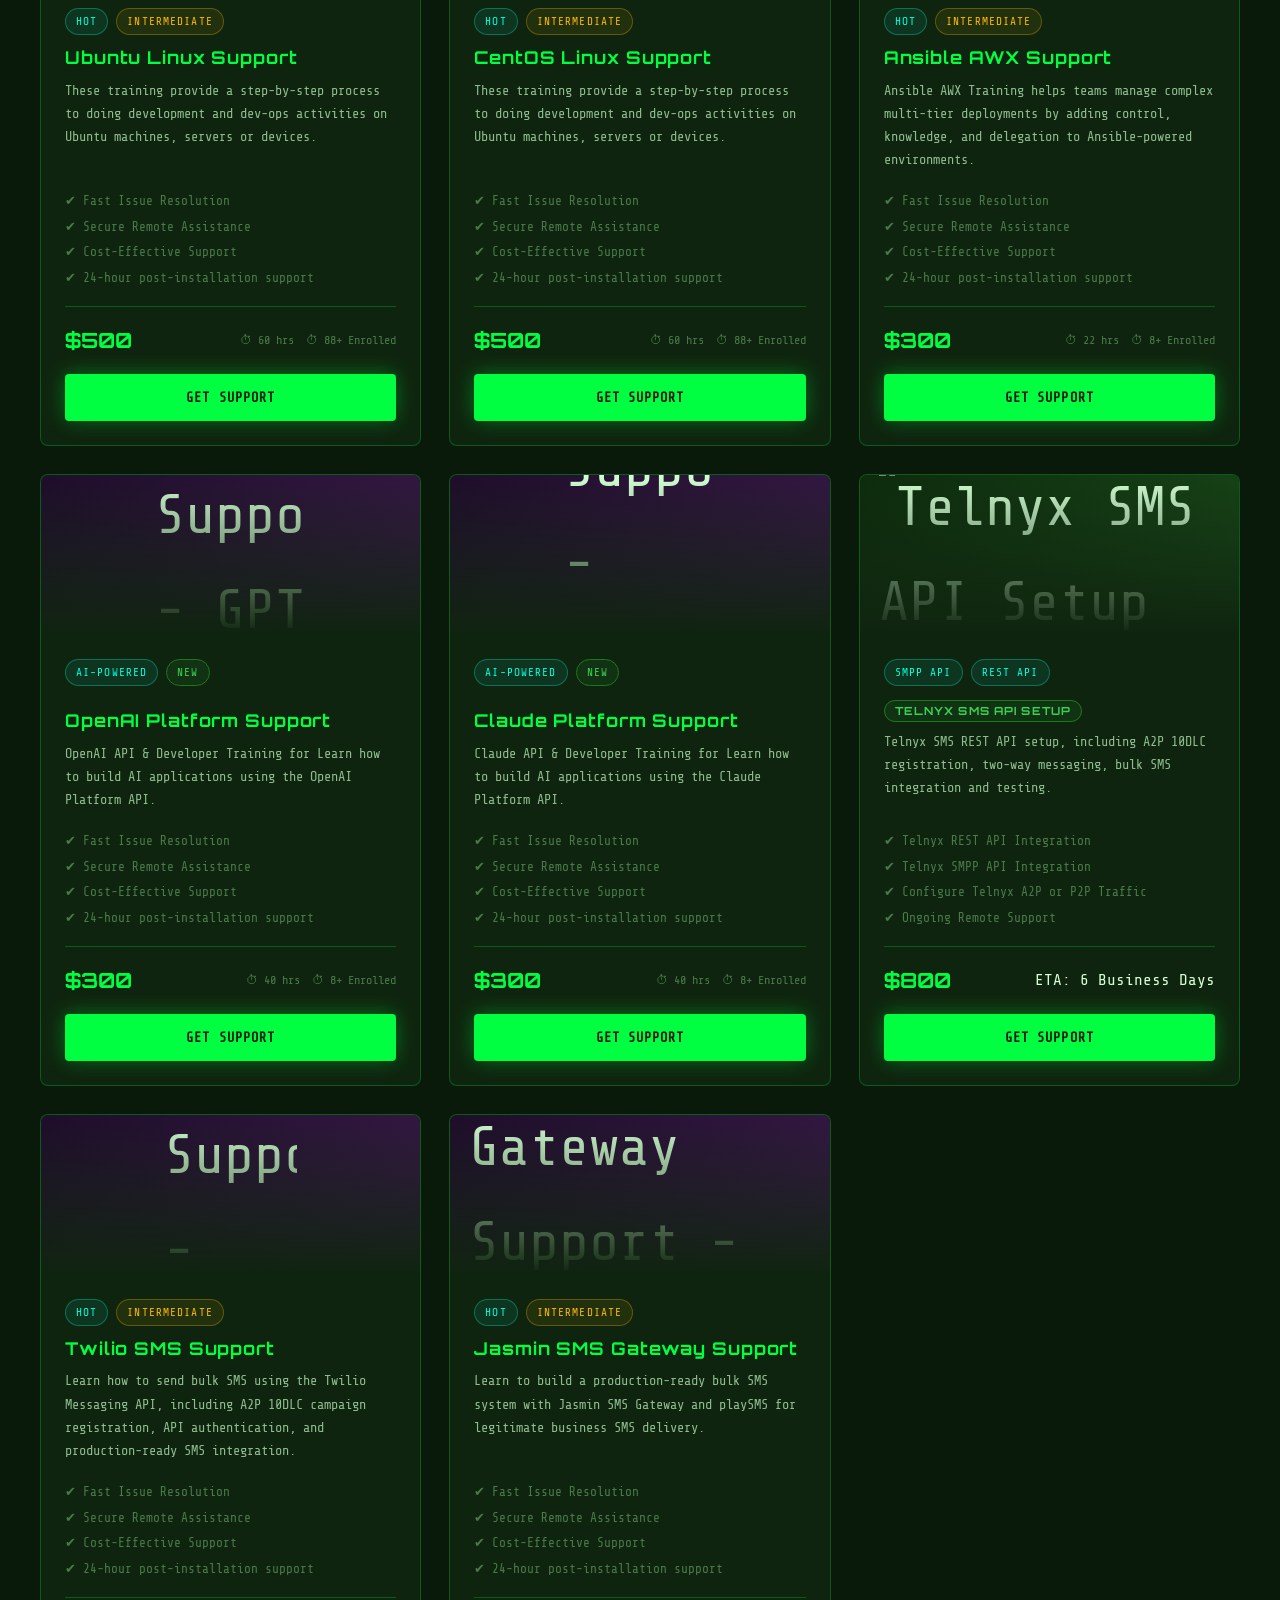
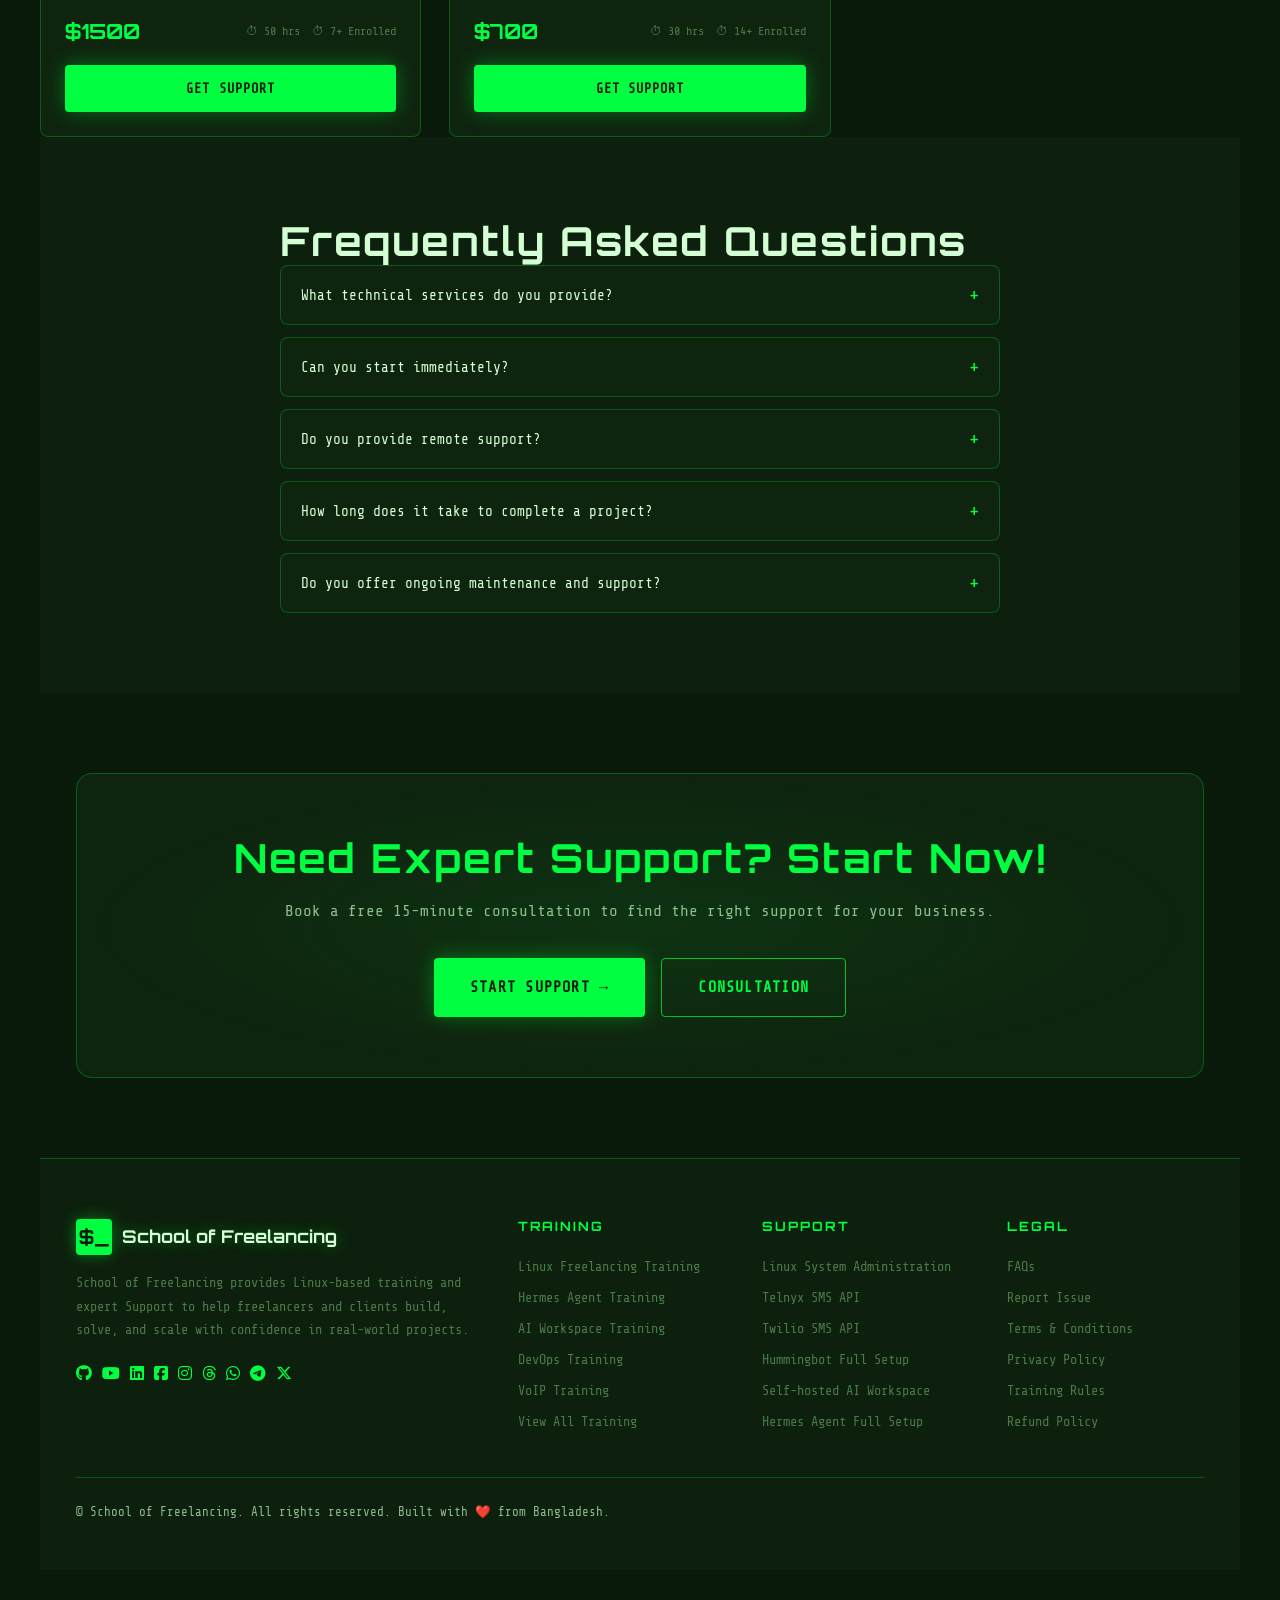
==== commit 201cb02c: "training update" ====
--- a/support.html
+++ b/support.html
@@ -139,7 +139,7 @@
     <ul class="nav-links" role="list">
       <li><a href="index.html" target="_self">Home</a></li>
       <li><a href="training.html" target="_self">Training</a></li>
-      <li><a href="support.html" class="active" target="_self">Support</a></li>
+      <li><a href="support.html" class="active" target="_self">Tech Support</a></li>
       <li><a href="testimonials.html" target="_self">Testimonials</a></li>
       <li><a href="about.html" target="_self">About us</a></li>        
       <li><a href="contact.html" class="nav-cta" target="_self">Contact</a></li>
@@ -647,28 +647,30 @@
       
        <!-- Telnyx SMS Support -->
     <article class="course-card" data-reveal data-delay="100" data-category="sms" id="smst">
-       <div class="course-banner" style="background:linear-gradient(135deg,#1f0d2b,#3a1a4a);"><img width="35%" height="25%" src="./images/telnyx.png" alt="Telnyx SMS Support - Bulk SMS API"></div>
-        <div class="course-body">
-          <div class="course-tags">
-            <span class="tag tag-cyan">Hot</span>
-            <span class="tag tag-amber">Intermediate</span>
-          </div>
-          <h2 class="course-title">Telnyx SMS Support</h2>
-          <p class="course-desc">Learn how to send bulk SMS using the Telnyx Messaging API, including A2P 10DLC campaign registration, API authentication, and production-ready SMS integration.</p>
-          <ul style="font-size:0.8rem; color:var(--text-muted); margin-bottom:16px; padding-left:0;">
-                <li style="margin-bottom:4px;">✔ Fast Issue Resolution</li>
-            <li style="margin-bottom:4px;">✔ Secure Remote Assistance</li>
-            <li style="margin-bottom:4px;">✔ Cost-Effective Support</li>
-            <li>✔ 24-hour post-installation support</li>
-          </ul>
-          <div class="course-meta">
-             <span class="course-price">$1500</span>
-           <div class="course-info">
-              <span>50 hrs</span>
-              <span>7+ Enrolled</span>
-            </div>
-          </div>
-          <a href="enrollment.html" class="btn btn-primary" style="width:100%;justify-content:center;">Get Support</a>
+        <div class="course-banner" style="background:linear-gradient(135deg,#0d2b0d,#1a4a1a);"><img width="90%" height="90%" src="./images/telnyx.png" alt="Telnyx SMS API Setup"></div>
+        <div class="course-body">
+          <div class="course-tags">
+            <span class="tag tag-cyan">SMPP API</span>
+            <span class="tag tag-cyan">REST API</span>
+          </div>
+          <h3 class="course-title"><a href="https://github.com/SchoolOfFreelancing/Telnyx-SMS-API-Setup.git" target="_blank"><span class="tag tag-green">Telnyx SMS API Setup</span></a></h3>
+          <p class="course-desc">Telnyx SMS REST API setup, including A2P 10DLC registration, two-way messaging, bulk SMS integration and testing.</p>
+           <ul style="font-size:0.8rem; color:var(--text-muted); margin-bottom:16px; padding-left:0;">
+            <li style="margin-bottom:4px;">✔ Telnyx REST API Integration</li>
+            <li style="margin-bottom:4px;">✔ Telnyx SMPP API Integration</li>
+            <li style="margin-bottom:4px;">✔ Configure Telnyx A2P or P2P Traffic </li>
+            <li>✔ Ongoing Remote Support</li>
+          </ul>
+                    <div class="course-meta">
+            <div>
+              <span class="course-price">$800</span>
+            </div>
+            <div>
+              <span>ETA:</span>
+              <span>6 Business Days</span>
+            </div>
+          </div>
+          <a href="get_support.html" target="_self" class="btn btn-primary" style="width:100%; justify-content:center;">Get Support</a>
         </div>
       </article>
       
